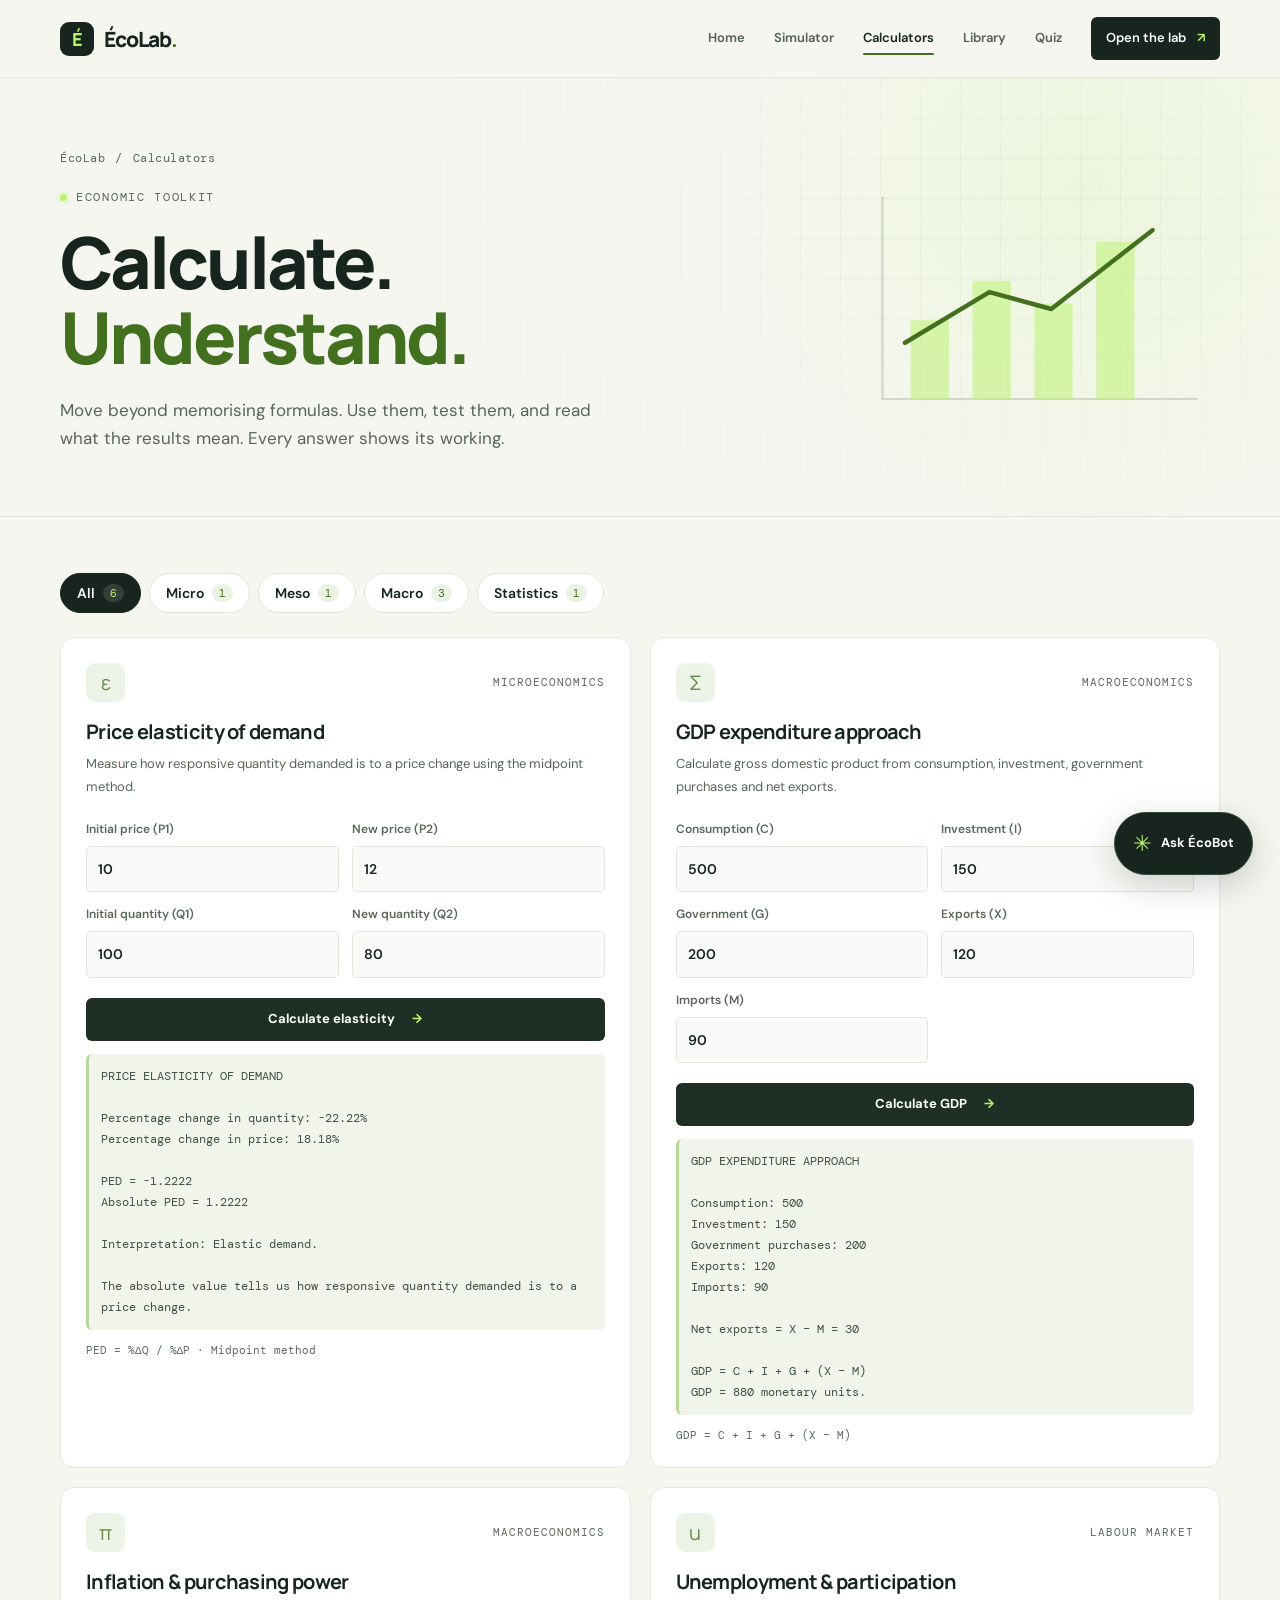
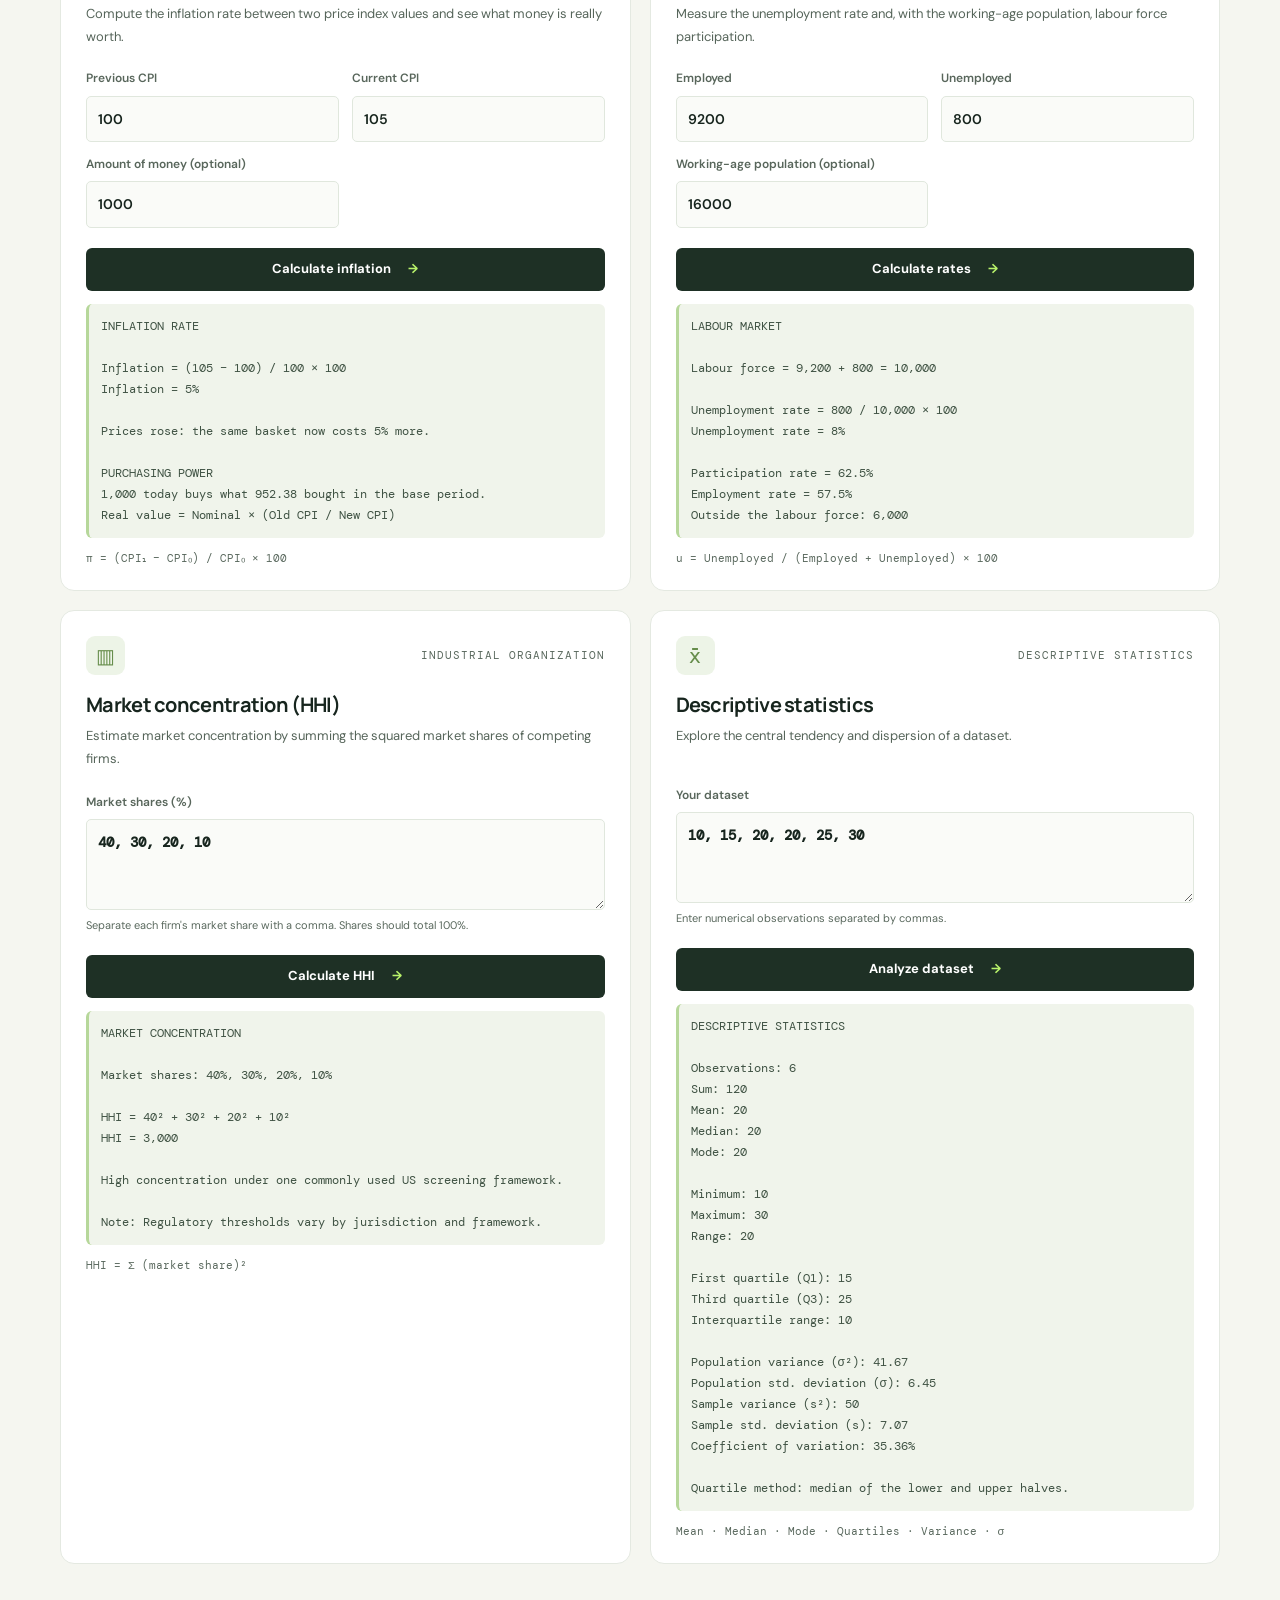
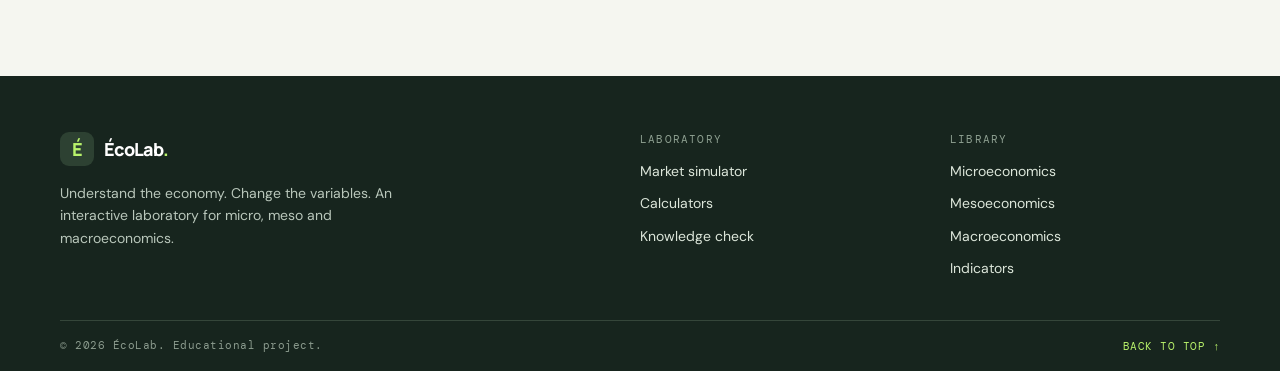
==== calculators.html @ cf8e7504 "Split into five pages with shared chrome, richer style and animation Pages - index.html (home), simu" ====
<!DOCTYPE html>
<html lang="en">
<head>
  <meta charset="UTF-8">
  <meta name="viewport" content="width=device-width, initial-scale=1.0">
  <meta name="description" content="Calculate price elasticity, GDP, inflation, unemployment, market concentration (HHI) and descriptive statistics, with the working shown.">
  <meta name="theme-color" content="#101b16">
  <title>Economic Calculators — ÉcoLab</title>

  <link rel="icon" href="data:image/svg+xml,%3Csvg xmlns='http://www.w3.org/2000/svg' viewBox='0 0 64 64'%3E%3Crect width='64' height='64' rx='14' fill='%23101b16'/%3E%3Ctext x='32' y='45' font-family='Arial,sans-serif' font-size='38' font-weight='700' text-anchor='middle' fill='%23b9f36b'%3E%C3%89%3C/text%3E%3C/svg%3E">

  <link rel="preconnect" href="https://fonts.googleapis.com">
  <link rel="preconnect" href="https://fonts.gstatic.com" crossorigin>
  <link href="https://fonts.googleapis.com/css2?family=DM+Mono:wght@400;500&family=DM+Sans:wght@400;500;600;700&family=Manrope:wght@400;500;600;700;800&display=swap" rel="stylesheet">

  <link rel="stylesheet" href="style.css">
  <script src="script.js" defer></script>
</head>

<body class="page-calculators" id="top">

  <a class="skip-link" href="#main">Skip to content</a>

  <!-- NAVIGATION -->
  <header class="site-header">
    <a class="brand" href="index.html" aria-label="ÉcoLab home">
      <span class="brand-mark">É</span>
      <span>ÉcoLab<span class="brand-dot">.</span></span>
    </a>

    <button class="menu-toggle" id="menuToggle" aria-label="Toggle navigation" aria-expanded="false" aria-controls="mainNav">
      <span></span><span></span><span></span>
    </button>

    <nav class="main-nav" id="mainNav" aria-label="Main">
      <a href="index.html">Home</a>
      <a href="simulator.html">Simulator</a>
      <a href="calculators.html" class="active" aria-current="page">Calculators</a>
      <a href="learn.html">Library</a>
      <a href="quiz.html">Quiz</a>
      <a href="simulator.html" class="nav-cta">Open the lab <span>↗</span></a>
    </nav>
  </header>

  <main id="main">

    <!-- PAGE HERO -->
    <section class="page-hero">
      <div class="section-wrap page-hero-inner">
        <div class="page-hero-copy">
          <nav class="breadcrumb" aria-label="Breadcrumb"><a href="index.html">ÉcoLab</a><span aria-hidden="true">/</span><span aria-current="page">Calculators</span></nav>
          <div class="eyebrow"><span class="live-dot"></span> ECONOMIC TOOLKIT</div>
          <h1 class="page-title">Calculate. <span>Understand.</span></h1>
          <p class="page-intro">Move beyond memorising formulas. Use them, test them, and read what the results mean. Every answer shows its working.</p>
        </div>
        <div class="page-hero-art" aria-hidden="true">
          <svg viewBox="0 0 320 220" class="motif">
            <path class="motif-grid" d="M20 20 V200 H300" />
            <rect class="motif-bar" x="45" y="130" width="34" height="70" />
            <rect class="motif-bar" x="100" y="95" width="34" height="105" />
            <rect class="motif-bar" x="155" y="115" width="34" height="85" />
            <rect class="motif-bar" x="210" y="60" width="34" height="140" />
            <path class="motif-line motif-a" pathLength="1" d="M40 150 L 115 105 L 170 120 L 260 50" />
          </svg>
        </div>
      </div>
    </section>

<!-- CALCULATORS -->
    <section class="section section-wrap" id="calculators">
      <div class="filter-bar" role="group" aria-label="Filter calculators by level">
        <button type="button" class="filter-chip active" data-filter="all" aria-pressed="true">All <span>6</span></button>
        <button type="button" class="filter-chip" data-filter="micro" aria-pressed="false">Micro <span>1</span></button>
        <button type="button" class="filter-chip" data-filter="meso" aria-pressed="false">Meso <span>1</span></button>
        <button type="button" class="filter-chip" data-filter="macro" aria-pressed="false">Macro <span>3</span></button>
        <button type="button" class="filter-chip" data-filter="statistics" aria-pressed="false">Statistics <span>1</span></button>
      </div>

      <div class="calculator-grid">

        <!-- ELASTICITY -->
        <article class="calculator-card" data-category="micro">
          <div class="calculator-card-header">
            <span class="calc-icon">ε</span>
            <span class="calc-category">MICROECONOMICS</span>
          </div>
          <h3>Price elasticity of demand</h3>
          <p>Measure how responsive quantity demanded is to a price change using the midpoint method.</p>

          <div class="calc-inputs two-columns">
            <label>Initial price (P1)<input id="p1" type="number" value="10" step="any"></label>
            <label>New price (P2)<input id="p2" type="number" value="12" step="any"></label>
            <label>Initial quantity (Q1)<input id="q1" type="number" value="100" step="any"></label>
            <label>New quantity (Q2)<input id="q2" type="number" value="80" step="any"></label>
          </div>

          <button class="button button-dark calc-button" id="calculateElasticity">Calculate elasticity <span>→</span></button>
          <div class="calc-result" id="elasticityResult" aria-live="polite">Your result will appear here.</div>
          <div class="formula-note">PED = %ΔQ / %ΔP · Midpoint method</div>
        </article>

        <!-- GDP -->
        <article class="calculator-card" data-category="macro">
          <div class="calculator-card-header">
            <span class="calc-icon">Σ</span>
            <span class="calc-category">MACROECONOMICS</span>
          </div>
          <h3>GDP expenditure approach</h3>
          <p>Calculate gross domestic product from consumption, investment, government purchases and net exports.</p>

          <div class="calc-inputs two-columns">
            <label>Consumption (C)<input id="gdpC" type="number" value="500" step="any"></label>
            <label>Investment (I)<input id="gdpI" type="number" value="150" step="any"></label>
            <label>Government (G)<input id="gdpG" type="number" value="200" step="any"></label>
            <label>Exports (X)<input id="gdpX" type="number" value="120" step="any"></label>
            <label>Imports (M)<input id="gdpM" type="number" value="90" step="any"></label>
          </div>

          <button class="button button-dark calc-button" id="calculateGDP">Calculate GDP <span>→</span></button>
          <div class="calc-result" id="gdpResult" aria-live="polite">Your result will appear here.</div>
          <div class="formula-note">GDP = C + I + G + (X − M)</div>
        </article>

        <!-- INFLATION -->
        <article class="calculator-card" data-category="macro">
          <div class="calculator-card-header">
            <span class="calc-icon">π</span>
            <span class="calc-category">MACROECONOMICS</span>
          </div>
          <h3>Inflation &amp; purchasing power</h3>
          <p>Compute the inflation rate between two price index values and see what money is really worth.</p>
          <div class="calc-inputs two-columns">
            <label>Previous CPI<input id="cpiOld" type="number" value="100" step="any"></label>
            <label>Current CPI<input id="cpiNew" type="number" value="105" step="any"></label>
            <label>Amount of money (optional)<input id="nominalValue" type="number" value="1000" step="any"></label>
          </div>
          <button class="button button-dark calc-button" id="calculateInflation">Calculate inflation <span>→</span></button>
          <div class="calc-result" id="inflationResult" aria-live="polite">Your result will appear here.</div>
          <div class="formula-note">π = (CPI₁ − CPI₀) / CPI₀ × 100</div>
        </article>

        <!-- UNEMPLOYMENT -->
        <article class="calculator-card" data-category="macro">
          <div class="calculator-card-header">
            <span class="calc-icon">u</span>
            <span class="calc-category">LABOUR MARKET</span>
          </div>
          <h3>Unemployment &amp; participation</h3>
          <p>Measure the unemployment rate and, with the working-age population, labour force participation.</p>
          <div class="calc-inputs two-columns">
            <label>Employed<input id="employed" type="number" value="9200" step="any"></label>
            <label>Unemployed<input id="unemployed" type="number" value="800" step="any"></label>
            <label>Working-age population (optional)<input id="workingAgePop" type="number" value="16000" step="any"></label>
          </div>
          <button class="button button-dark calc-button" id="calculateUnemployment">Calculate rates <span>→</span></button>
          <div class="calc-result" id="unemploymentResult" aria-live="polite">Your result will appear here.</div>
          <div class="formula-note">u = Unemployed / (Employed + Unemployed) × 100</div>
        </article>

        <!-- HHI -->
        <article class="calculator-card" data-category="meso">
          <div class="calculator-card-header">
            <span class="calc-icon">▥</span>
            <span class="calc-category">INDUSTRIAL ORGANIZATION</span>
          </div>
          <h3>Market concentration (HHI)</h3>
          <p>Estimate market concentration by summing the squared market shares of competing firms.</p>

          <label class="full-input">Market shares (%)<textarea id="hhiShares" rows="3">40, 30, 20, 10</textarea></label>
          <span class="input-hint">Separate each firm's market share with a comma. Shares should total 100%.</span>

          <button class="button button-dark calc-button" id="calculateHHI">Calculate HHI <span>→</span></button>
          <div class="calc-result" id="hhiResult" aria-live="polite">Your result will appear here.</div>
          <div class="formula-note">HHI = Σ (market share)²</div>
        </article>

        <!-- STATISTICS -->
        <article class="calculator-card" data-category="statistics">
          <div class="calculator-card-header">
            <span class="calc-icon">x̄</span>
            <span class="calc-category">DESCRIPTIVE STATISTICS</span>
          </div>
          <h3>Descriptive statistics</h3>
          <p>Explore the central tendency and dispersion of a dataset.</p>

          <label class="full-input">Your dataset<textarea id="statsData" rows="3">10, 15, 20, 20, 25, 30</textarea></label>
          <span class="input-hint">Enter numerical observations separated by commas.</span>

          <button class="button button-dark calc-button" id="calculateStats">Analyze dataset <span>→</span></button>
          <div class="calc-result stats-result" id="statsResult" aria-live="polite">Your results will appear here.</div>
          <div class="formula-note">Mean · Median · Mode · Quartiles · Variance · σ</div>
        </article>
      </div>
    </section>
  </main>

  <!-- FOOTER -->
  <footer class="site-footer">
    <div class="section-wrap footer-grid">
      <div class="footer-about">
        <a class="brand footer-brand" href="index.html"><span class="brand-mark">É</span><span>ÉcoLab<span class="brand-dot">.</span></span></a>
        <p>Understand the economy. Change the variables. An interactive laboratory for micro, meso and macroeconomics.</p>
      </div>

      <nav class="footer-col" aria-label="Laboratory">
        <span>LABORATORY</span>
        <a href="simulator.html">Market simulator</a>
        <a href="calculators.html">Calculators</a>
        <a href="quiz.html">Knowledge check</a>
      </nav>

      <nav class="footer-col" aria-label="Library">
        <span>LIBRARY</span>
        <a href="learn.html#micro-topics">Microeconomics</a>
        <a href="learn.html#meso-topics">Mesoeconomics</a>
        <a href="learn.html#macro-topics">Macroeconomics</a>
        <a href="learn.html#observatory">Indicators</a>
      </nav>
    </div>

    <div class="section-wrap footer-bottom">
      <span>© <span id="currentYear"></span> ÉcoLab. Educational project.</span>
      <a href="#top" class="back-top">BACK TO TOP ↑</a>
    </div>
  </footer>

  <!-- ÉCOBOT LAUNCHER -->
  <button class="ecobot-launcher" id="ecobotLauncher"
    aria-label="Open ÉcoBot" aria-expanded="false" aria-controls="ecobotWindow">
    <span class="ecobot-launcher-icon">✳</span>
    <span class="ecobot-launcher-label">Ask ÉcoBot</span>
  </button>

  <!-- ÉCOBOT CHAT WINDOW -->
  <section class="ecobot-window" id="ecobotWindow"
    aria-label="ÉcoBot economics tutor" hidden>

    <header class="ecobot-header">
      <div class="ecobot-avatar">É</div>
      <div class="ecobot-identity">
        <strong>ÉcoBot</strong>
        <span><i></i> Your economics tutor</span>
      </div>
      <button id="ecobotClose" class="ecobot-close" aria-label="Close chatbot">×</button>
    </header>

    <div class="ecobot-context">
      <span>LEARNING DOMAIN</span>
      <select id="ecobotDomain" aria-label="Choose economics domain">
        <option value="general">General economics</option>
        <option value="micro">Microeconomics</option>
        <option value="meso">Mesoeconomics</option>
        <option value="macro">Macroeconomics</option>
        <option value="statistics">Statistics</option>
      </select>
    </div>

    <div class="ecobot-messages" id="ecobotMessages" aria-live="polite">
      <div class="bot-message">
        <span class="message-label">ÉCOBOT · WELCOME</span>
        <p>Hello! I'm ÉcoBot, your personal economics tutor.</p>
        <p>Ask me about an economic concept, a formula, a calculation or a real-world phenomenon. Where shall we begin?</p>
      </div>

      <div class="ecobot-suggestions">
        <button class="suggestion-chip" data-question="Explain the difference between microeconomics and macroeconomics.">Micro vs Macro</button>
        <button class="suggestion-chip" data-question="Explain price elasticity of demand with an example.">Price elasticity</button>
        <button class="suggestion-chip" data-question="Teach me how to calculate GDP.">Calculate GDP</button>
        <button class="suggestion-chip" data-question="Explain the difference between mean and median.">Statistics</button>
      </div>
    </div>

    <form class="ecobot-form" id="ecobotForm">
      <input type="text" id="ecobotInput"
        placeholder="Ask an economics question..."
        autocomplete="off" aria-label="Your question" required>
      <button type="submit" aria-label="Send message">↑</button>
    </form>

    <div class="ecobot-footer">ÉCOLAB · LEARN BY UNDERSTANDING</div>
  </section>

</body>
</html>
---- style.css ----
/* ==========================================
   ÉCOLAB — COMPLETE DESIGN SYSTEM
========================================== */

:root {
  --bg: #f5f6f0;
  --surface: #ffffff;
  --ink: #17251e;
  --muted: #56655a;
  --faint: #5a695e;
  --green-ink: #43701f;
  --line: #e1e7dd;
  --green: #b9f36b;
  --green-dark: #263b2d;
  --green-soft: #eaf2e3;
  --blue: #91abc8;
  --mono: "DM Mono", monospace;
  --sans: "DM Sans", sans-serif;
  --display: "Manrope", sans-serif;
  --radius: 14px;
}

* {
  box-sizing: border-box;
  margin: 0;
  padding: 0;
}

html {
  scroll-behavior: smooth;
  scroll-padding-top: 90px;
}

body {
  background: var(--bg);
  color: var(--ink);
  font-family: var(--sans);
  line-height: 1.6;
  -webkit-font-smoothing: antialiased;
}

button, input, textarea, select {
  font: inherit;
}

button, a {
  -webkit-tap-highlight-color: transparent;
}

a {
  color: inherit;
  text-decoration: none;
}

button {
  cursor: pointer;
}

.section-wrap {
  width: min(1160px, calc(100% - 64px));
  margin-inline: auto;
}

.section {
  padding-top: 112px;
  padding-bottom: 112px;
}

.eyebrow {
  font-family: var(--mono);
  font-size: 12px;
  letter-spacing: 1.7px;
  color: var(--faint);
  display: flex;
  align-items: center;
  gap: 9px;
}

.live-dot {
  display: inline-block;
  width: 7px;
  height: 7px;
  background: var(--green);
  border-radius: 50%;
  box-shadow: 0 0 0 4px #b9f36b22;
}

h1, h2, h3 {
  font-family: var(--display);
  letter-spacing: -1.6px;
  line-height: 1.12;
}

h2 {
  font-size: clamp(34px, 4.3vw, 54px);
  font-weight: 700;
}

h2 span, h1 span {
  color: var(--green-ink);
}

.section-heading {
  display: flex;
  justify-content: space-between;
  align-items: end;
  gap: 35px;
  margin-bottom: 43px;
}

.section-heading h2 {
  margin-top: 15px;
}

.section-intro {
  max-width: 340px;
  color: var(--muted);
  font-size: 15px;
  line-height: 1.9;
}

/* ==========================================
   NAVIGATION
========================================== */

.site-header {
  height: 78px;
  padding-inline: max(32px, calc((100% - 1160px) / 2));
  display: flex;
  justify-content: space-between;
  align-items: center;
  background: #f5f6f0ee;
  border-bottom: 1px solid #e4e9e0;
  position: sticky;
  top: 0;
  z-index: 100;
  backdrop-filter: blur(16px);
}

.brand {
  display: inline-flex;
  align-items: center;
  gap: 10px;
  font: 800 21px var(--display);
  letter-spacing: -1px;
}

.brand-mark {
  width: 34px;
  height: 34px;
  display: grid;
  place-items: center;
  background: var(--ink);
  color: var(--green);
  border-radius: 9px;
  font-size: 18px;
}

.brand-dot {
  color: var(--green-ink);
}

.main-nav {
  display: flex;
  align-items: center;
  gap: 29px;
}

.main-nav > a {
  font-size: 13px;
  font-weight: 600;
  color: #536158;
  transition: color .2s;
}

.main-nav > a:hover {
  color: #789e55;
}

.main-nav .nav-cta {
  padding: 11px 15px;
  border-radius: 6px;
  color: white;
  background: var(--ink);
}

.nav-cta span {
  color: var(--green);
  margin-left: 8px;
}

.menu-toggle {
  display: none;
  border: 0;
  background: transparent;
  width: 35px;
  height: 35px;
}

.menu-toggle span {
  display: block;
  width: 23px;
  height: 2px;
  background: var(--ink);
  margin: 5px auto;
}

/* ==========================================
   HERO
========================================== */

.hero {
  min-height: 650px;
  display: grid;
  grid-template-columns: 1.1fr .9fr;
  align-items: center;
  gap: 55px;
  padding-top: 85px;
  padding-bottom: 90px;
}

.hero h1 {
  font-size: clamp(42px, 5.4vw, 68px);
  font-weight: 800;
  margin-top: 27px;
  letter-spacing: -3.8px;
  line-height: 1.1;
}

.hero h1 span {
  color: var(--green-ink);
}

.hero-description {
  max-width: 525px;
  margin-top: 25px;
  color: var(--muted);
  font-size: 14px;
  line-height: 2;
}

.hero-actions {
  display: flex;
  flex-wrap: wrap;
  gap: 12px;
  margin-top: 32px;
}

.button {
  display: inline-flex;
  justify-content: center;
  align-items: center;
  gap: 17px;
  min-height: 48px;
  padding: 0 19px;
  border-radius: 6px;
  font-size: 13px;
  font-weight: 700;
  border: 1px solid transparent;
  transition: .22s ease;
}

.button-primary {
  color: white;
  background: var(--ink);
}

.button-primary span {
  color: var(--green);
}

.button-primary:hover, .button-dark:hover {
  background: #344d39;
  transform: translateY(-2px);
}

.button-secondary {
  border-color: #dce4d8;
  color: #405044;
  background: transparent;
}

.button-secondary:hover {
  border-color: #9eb58d;
  background: #eef3e9;
}

.hero-note {
  display: flex;
  align-items: center;
  gap: 11px;
  margin-top: 60px;
  font: 11px var(--mono);
  color: var(--faint);
  letter-spacing: 1.2px;
}

.hero-note-line {
  width: 28px;
  height: 1px;
  background: #8caa73;
}

/* HERO VISUAL */

.hero-visual {
  background: #17251e;
  border-radius: 13px;
  color: white;
  padding: 20px 21px 17px;
  box-shadow: 0 24px 65px #17251e17;
}

.visual-topline, .visual-bottom {
  display: flex;
  align-items: center;
  justify-content: space-between;
  font: 10.5px var(--mono);
  letter-spacing: 1px;
  color: #a7b5a9;
}

.visual-topline span:last-child {
  color: var(--green);
}

.visual-chart {
  position: relative;
  margin-top: 25px;
  padding: 0 0 8px;
}

.visual-chart svg {
  width: 100%;
  display: block;
}

.chart-label {
  position: absolute;
  color: #7e9382;
  font: 10.5px var(--mono);
  letter-spacing: 1px;
}

.chart-label-y {
  left: -4px;
  top: 4px;
  transform: rotate(-90deg) translateX(-100%);
  transform-origin: left top;
}

.chart-label-x {
  right: 5px;
  bottom: -2px;
}

.visual-bottom {
  padding-top: 18px;
  border-top: 1px solid #35463a;
  gap: 12px;
}

.visual-bottom > div {
  display: flex;
  flex-direction: column;
  gap: 4px;
}

.metric-label {
  font-size: 10.5px;
  color: #7e9382;
}

.visual-bottom strong {
  font-size: 11px;
  color: #e6eee5;
  font-weight: 500;
}

.visual-status {
  color: var(--green);
  display: flex;
  align-items: center;
  gap: 7px;
  font-size: 10.5px;
}

/* ==========================================
   INTRO STRIP
========================================== */

.intro-strip {
  background: #eaf0e5;
  border-block: 1px solid #dfe7d9;
}

.intro-inner {
  min-height: 83px;
  display: flex;
  justify-content: space-between;
  align-items: center;
  gap: 25px;
}

.intro-inner > p {
  font: 11px var(--mono);
  color: var(--faint);
  letter-spacing: 1.2px;
}

.intro-levels {
  display: flex;
  gap: 36px;
}

.intro-levels span {
  font: 12px var(--mono);
  color: #536b50;
}

/* ==========================================
   LAB CARDS
========================================== */

.lab-grid {
  display: grid;
  grid-template-columns: repeat(3, 1fr);
  gap: 19px;
}

.lab-card {
  background: white;
  border: 1px solid #e5eae1;
  border-radius: var(--radius);
  padding: 22px;
  transition: transform .25s, box-shadow .25s;
  min-width: 0;
}

.lab-card:hover {
  transform: translateY(-5px);
  box-shadow: 0 18px 45px #17251e0d;
}

.lab-card-top {
  display: flex;
  justify-content: space-between;
  align-items: center;
}

.lab-number {
  font: 14px var(--mono);
  color: var(--green-ink);
}

.lab-tag {
  font: 10.5px var(--mono);
  color: var(--faint);
  letter-spacing: .8px;
}

.lab-art {
  height: 185px;
  border-radius: 9px;
  margin: 22px 0;
  display: flex;
  justify-content: center;
  align-items: center;
  position: relative;
  overflow: hidden;
}

.art-micro {
  background: #eff4e9;
}

.micro-orbit {
  position: absolute;
  border: 1px solid #aac795;
  border-radius: 50%;
  transform: rotate(-30deg);
}

.orbit-one {
  width: 220px;
  height: 90px;
}

.orbit-two {
  width: 160px;
  height: 160px;
  transform: rotate(60deg);
}

.micro-core {
  width: 59px;
  height: 59px;
  background: #263d2d;
  color: var(--green);
  display: grid;
  place-items: center;
  border-radius: 50%;
  font: 25px var(--display);
  z-index: 1;
}

.art-node {
  position: absolute;
  width: 28px;
  height: 28px;
  display: grid;
  place-items: center;
  background: white;
  border: 1px solid #cbdcc0;
  border-radius: 50%;
  color: #4f7040;
  font: 12px var(--mono);
  z-index: 2;
}

.node-a { top: 30px; left: 70px; }
.node-b { right: 65px; top: 75px; }
.node-c { bottom: 25px; left: 105px; }

.art-meso {
  background: #edf1f5;
}

.network-line {
  position: absolute;
  height: 1px;
  background: #9fb2c7;
  transform-origin: left center;
}

.line-one { width: 160px; top: 58px; left: 77px; transform: rotate(24deg); }
.line-two { width: 145px; top: 115px; left: 82px; transform: rotate(-27deg); }
.line-three { width: 100px; top: 54px; left: 160px; transform: rotate(72deg); }

.network-node {
  width: 37px;
  height: 37px;
  border: 1px solid #b1c1d1;
  border-radius: 50%;
  background: #fff;
  display: grid;
  place-items: center;
  color: #56718e;
  font: 13px var(--mono);
  position: absolute;
  z-index: 2;
}

.n-one { top: 27px; left: 58px; }
.n-two { top: 42px; left: 180px; }
.n-three { top: 115px; left: 98px; }
.n-four { top: 105px; right: 45px; }
.n-five { bottom: 10px; left: 205px; }

.art-macro {
  background: #f2f0e8;
  align-items: end;
  padding: 35px 38px;
}

.macro-bars {
  height: 120px;
  width: 100%;
  display: flex;
  align-items: end;
  gap: 12px;
  position: relative;
  z-index: 2;
}

.macro-bars span {
  flex: 1;
  background: #a4c67f;
  border-radius: 3px 3px 0 0;
}

.macro-trend {
  position: absolute;
  left: 48px;
  right: 42px;
  top: 55px;
  height: 80px;
  border-top: 3px solid #718d63;
  transform: skewY(-20deg);
  opacity: .7;
}

.lab-card h3 {
  font-size: 22px;
  letter-spacing: -.8px;
}

.lab-card > p {
  color: var(--muted);
  font-size: 14px;
  line-height: 1.9;
  margin-top: 10px;
  min-height: 70px;
}

.topic-tags {
  display: flex;
  flex-wrap: wrap;
  gap: 6px;
  margin-top: 19px;
}

.topic-tags span {
  background: #f0f4ec;
  color: var(--green-ink);
  padding: 6px 8px;
  font-size: 11px;
  border-radius: 4px;
}

.text-link {
  display: flex;
  justify-content: space-between;
  align-items: center;
  margin-top: 24px;
  padding-top: 15px;
  border-top: 1px solid #e9ede6;
  font-size: 12px;
  font-weight: 700;
  color: #46613f;
}

.text-link span {
  font-size: 16px;
}

/* ==========================================
   SIMULATOR
========================================== */

.simulator-section {
  background: #17251e;
  color: white;
}

.simulator-section .eyebrow {
  color: #9aab9c;
}

.simulator-section h2 span {
  color: var(--green);
}

.simulator-section .section-intro {
  color: #a3b1a5;
}

.simulator-layout {
  display: grid;
  grid-template-columns: .75fr 1.25fr;
  gap: 19px;
}

.sim-controls, .sim-chart-panel {
  background: #22342a;
  border: 1px solid #36483b;
  border-radius: var(--radius);
  padding: 25px;
  min-width: 0;
}

.panel-heading, .chart-panel-header {
  display: flex;
  align-items: center;
  justify-content: space-between;
  gap: 15px;
}

.panel-index {
  display: block;
  font: 10.5px var(--mono);
  letter-spacing: 1.2px;
  color: #94a997;
}

.panel-heading h3, .chart-panel-header h3 {
  font-size: 19px;
  margin-top: 6px;
  letter-spacing: -.5px;
}

.reset-button {
  background: transparent;
  border: 1px solid #526657;
  color: #c4d1c4;
  padding: 8px 11px;
  border-radius: 5px;
  font-size: 11px;
}

.slider-control {
  margin-top: 33px;
}

.slider-title {
  display: flex;
  justify-content: space-between;
  align-items: center;
  font-size: 13px;
  color: #e4ece3;
}

.slider-title output {
  font: 14px var(--mono);
  color: var(--green);
}

.slider-control input[type="range"] {
  appearance: none;
  width: 100%;
  height: 4px;
  background: #506355;
  border-radius: 5px;
  margin-top: 19px;
  accent-color: var(--green);
  cursor: pointer;
}

.slider-control input[type="range"]::-webkit-slider-thumb {
  appearance: none;
  width: 14px;
  height: 14px;
  border-radius: 50%;
  background: var(--green);
  border: 2px solid #17251e;
}

.slider-control input[type="range"]::-moz-range-thumb {
  width: 12px;
  height: 12px;
  border-radius: 50%;
  background: var(--green);
  border: 2px solid #17251e;
}

.range-labels {
  display: flex;
  justify-content: space-between;
  margin-top: 5px;
  font: 10.5px var(--mono);
  color: #a3b4a6;
}

.model-explanation {
  display: flex;
  gap: 12px;
  align-items: start;
  background: #2b4131;
  border: 1px solid #405743;
  border-radius: 8px;
  margin-top: 33px;
  padding: 14px;
}

.explanation-icon {
  color: var(--green);
  font-size: 18px;
}

.model-explanation p {
  color: #d0dbd0;
  font-size: 12px;
  line-height: 1.8;
}

.chart-live {
  display: flex;
  align-items: center;
  gap: 7px;
  font: 10.5px var(--mono);
  color: var(--green);
}

.market-chart-wrap {
  height: 300px;
  margin-top: 18px;
  width: 100%;
}

#marketChart {
  width: 100%;
  height: 100%;
  display: block;
}

.equilibrium-results {
  display: grid;
  grid-template-columns: repeat(3, 1fr);
  gap: 10px;
  border-top: 1px solid #3b4d40;
  padding-top: 19px;
}

.equilibrium-results div {
  display: flex;
  flex-direction: column;
  gap: 6px;
}

.equilibrium-results span {
  font: 10.5px var(--mono);
  color: #91a294;
  letter-spacing: .6px;
}

.equilibrium-results strong {
  font: 20px var(--display);
  color: var(--green);
}

.welfare-results {
  display: grid;
  grid-template-columns: repeat(4, 1fr);
  gap: 10px;
  margin-top: 16px;
  padding-top: 16px;
  border-top: 1px dashed #3b4d40;
}

.welfare-results div {
  display: flex;
  flex-direction: column;
  gap: 6px;
}

.welfare-results span {
  display: flex;
  align-items: center;
  gap: 6px;
  font: 10.5px var(--mono);
  color: #91a294;
  letter-spacing: .6px;
}

.welfare-results strong {
  font: 16px var(--display);
  color: #e6efe0;
}

.swatch {
  width: 9px;
  height: 9px;
  border-radius: 2px;
  flex-shrink: 0;
}

.swatch-consumer { background: rgba(185, 243, 107, .55); }
.swatch-producer { background: rgba(145, 171, 200, .65); }
.swatch-revenue { background: rgba(231, 183, 123, .7); }
.swatch-deadweight { background: rgba(240, 120, 100, .8); }

.chart-footnote {
  margin-top: 15px;
  font-size: 11px;
  color: #91a294;
}

/* ==========================================
   CALCULATORS
========================================== */

.calculator-grid {
  display: grid;
  grid-template-columns: repeat(2, 1fr);
  gap: 19px;
}

.calculator-card {
  background: white;
  border: 1px solid #e4e9e1;
  border-radius: var(--radius);
  padding: 25px;
  min-width: 0;
}

.calculator-card-header {
  display: flex;
  align-items: center;
  justify-content: space-between;
}

.calc-icon {
  width: 39px;
  height: 39px;
  display: grid;
  place-items: center;
  border-radius: 9px;
  background: #edf4e7;
  color: #668d4b;
  font: 20px var(--display);
}

.calc-category {
  font: 10.5px var(--mono);
  letter-spacing: 1px;
  color: var(--faint);
}

.calculator-card h3 {
  font-size: 20px;
  margin-top: 19px;
  letter-spacing: -.7px;
}

.calculator-card > p {
  font-size: 13px;
  line-height: 1.8;
  color: var(--muted);
  margin-top: 8px;
  min-height: 40px;
}

.calc-inputs {
  display: grid;
  gap: 13px;
  margin-top: 21px;
}

.two-columns {
  grid-template-columns: repeat(2, minmax(0, 1fr));
}

.calc-inputs label, .full-input {
  display: flex;
  flex-direction: column;
  gap: 7px;
  color: #58665b;
  font-size: 12px;
  font-weight: 600;
  min-width: 0;
}

.calc-inputs input, .full-input textarea {
  width: 100%;
  border: 1px solid #e0e7dd;
  background: #fafbf8;
  padding: 11px;
  border-radius: 5px;
  color: var(--ink);
  font-size: 14px;
  outline: none;
}

.calc-inputs input:focus, .full-input textarea:focus {
  border-color: #99ba7b;
}

.full-input {
  margin-top: 22px;
}

.full-input textarea {
  resize: vertical;
  font-family: var(--mono);
  line-height: 1.6;
}

.input-hint {
  display: block;
  margin-top: 7px;
  color: var(--faint);
  font-size: 11px;
}

.calc-button {
  margin-top: 20px;
  width: 100%;
  min-height: 43px;
  border: none;
}

.button-dark {
  background: #1e3025;
  color: white;
}

.button-dark span {
  color: var(--green);
}

.calc-result {
  min-height: 58px;
  margin-top: 13px;
  padding: 12px;
  border-radius: 6px;
  background: #f0f4eb;
  color: #607458;
  font-size: 12px;
  line-height: 1.8;
  white-space: pre-line;
  overflow-wrap: anywhere;
}

.calc-result strong {
  color: #304b30;
}

.calc-result.error {
  background: #fff0ec;
  color: #9d4939;
}

.stats-result {
  min-height: 100px;
}

.formula-note {
  margin-top: 13px;
  font: 11px var(--mono);
  color: var(--faint);
}

/* ==========================================
   OBSERVATORY
========================================== */

.observatory-section {
  background: #eaf0e5;
  border-block: 1px solid #dce6d6;
}

.observatory-header {
  display: flex;
  align-items: center;
  justify-content: space-between;
  gap: 30px;
  margin-bottom: 39px;
}

.observatory-header h2 {
  margin-top: 14px;
}

.observatory-header > div > p {
  max-width: 580px;
  margin-top: 17px;
  color: var(--muted);
  font-size: 15px;
  line-height: 1.9;
}

.observatory-mark {
  width: 105px;
  height: 105px;
  border: 1px solid #c6d6bd;
  color: var(--green-ink);
  display: grid;
  place-items: center;
  border-radius: 50%;
  font: 18px var(--mono);
  flex-shrink: 0;
}

.indicator-grid {
  display: grid;
  grid-template-columns: repeat(4, 1fr);
  gap: 13px;
}

.indicator-card {
  padding: 21px;
  background: #f9fbf7;
  border: 1px solid #dfe8d9;
  border-radius: 10px;
}

.indicator-number {
  font: 11px var(--mono);
  color: var(--green-ink);
}

.indicator-symbol {
  display: block;
  margin-top: 27px;
  color: var(--green-ink);
  font: 31px var(--display);
}

.indicator-card h3 {
  margin-top: 10px;
  font-size: 16px;
  letter-spacing: -.4px;
}

.indicator-card p {
  margin-top: 9px;
  color: var(--muted);
  font-size: 12px;
  line-height: 1.9;
  min-height: 75px;
}

.indicator-question {
  display: block;
  border-top: 1px solid #e2e9dd;
  padding-top: 13px;
  margin-top: 16px;
  font-size: 11px;
  color: #617a56;
  font-weight: 700;
}

.observatory-disclaimer {
  margin-top: 22px;
  padding: 17px 20px;
  border-left: 2px solid #91b56d;
  background: #f5f8f1;
  display: flex;
  gap: 22px;
  align-items: baseline;
}

.observatory-disclaimer span {
  font: 11px var(--mono);
  color: var(--green-ink);
  white-space: nowrap;
}

.observatory-disclaimer p {
  color: var(--muted);
  font-size: 12px;
  line-height: 1.8;
}

/* ==========================================
   TOPICS
========================================== */

.topic-groups {
  display: grid;
  grid-template-columns: repeat(3, 1fr);
  gap: 24px;
}

.topic-group-heading {
  display: flex;
  align-items: center;
  gap: 12px;
  padding-bottom: 15px;
  border-bottom: 1px solid #dce5d8;
}

.topic-group-heading > span {
  font: 12px var(--mono);
  color: var(--green-ink);
}

.topic-group-heading h3 {
  font-size: 17px;
  letter-spacing: -.5px;
}

.topic-item {
  width: 100%;
  background: transparent;
  border: 0;
  border-bottom: 1px solid #e4e9e1;
  display: flex;
  align-items: center;
  justify-content: space-between;
  padding: 15px 3px;
  text-align: left;
  color: #5c6b5e;
  font-size: 13px;
  transition: .2s;
}

.topic-item span:last-child {
  color: var(--green-ink);
  font-size: 15px;
}

.topic-item:hover {
  color: #4f7740;
  padding-left: 8px;
}

/* ==========================================
   CROSS LEVEL
========================================== */

.cross-level-section {
  background: #17251e;
  color: white;
  padding-block: 95px;
}

.cross-level-inner {
  display: grid;
  grid-template-columns: .9fr 1.1fr;
  gap: 75px;
  align-items: center;
}

.cross-level-inner .eyebrow {
  color: #9cae9f;
}

.cross-level-inner h2 {
  margin-top: 20px;
  font-size: clamp(35px, 4vw, 49px);
}

.cross-level-inner h2 span {
  color: var(--green);
}

.cross-level-inner > div:first-child > p {
  color: #aab8ac;
  font-size: 14px;
  line-height: 2;
  margin-top: 23px;
  max-width: 420px;
}

.perspective-stack {
  display: flex;
  flex-direction: column;
  gap: 10px;
}

.perspective-stack article {
  display: flex;
  align-items: center;
  gap: 22px;
  padding: 18px;
  background: #22342a;
  border: 1px solid #3a4e3e;
  border-radius: 8px;
}

.perspective-stack article > span {
  width: 58px;
  flex-shrink: 0;
  color: var(--green);
  font: 11px var(--mono);
}

.perspective-stack strong {
  font-size: 15px;
}

.perspective-stack p {
  margin-top: 3px;
  color: #a7b5a9;
  font-size: 12px;
}

/* ==========================================
   ABOUT
========================================== */

.about-section {
  display: grid;
  grid-template-columns: 1fr 1fr;
  gap: 70px;
  align-items: start;
}

.about-left h2 {
  margin-top: 20px;
}

.about-right > p {
  color: var(--muted);
  font-size: 15px;
  line-height: 2;
  margin-bottom: 17px;
}

.about-principles {
  display: flex;
  flex-wrap: wrap;
  gap: 8px;
  margin-top: 26px;
}

.about-principles span {
  padding: 9px 11px;
  background: #eaf1e4;
  color: var(--green-ink);
  font: 10.5px var(--mono);
  border-radius: 4px;
}

/* ==========================================
   FOOTER
========================================== */

.site-footer {
  background: #17251e;
  color: white;
  padding-top: 37px;
}

.footer-inner {
  display: flex;
  justify-content: space-between;
  align-items: center;
  gap: 20px;
  padding-bottom: 30px;
}

.footer-brand {
  font-size: 18px;
}

.footer-brand .brand-mark {
  background: #2d4132;
}

.footer-inner > p {
  color: #9aab9c;
  font-size: 12px;
}

.back-top {
  font: 11px var(--mono);
  color: var(--green);
}

.footer-bottom {
  border-top: 1px solid #35463a;
  padding-block: 18px;
  display: flex;
  justify-content: space-between;
  gap: 20px;
  color: #8b9b8e;
  font: 10.5px var(--mono);
  letter-spacing: .5px;
}

/* ==========================================
   ÉCOBOT
========================================== */

.ecobot-launcher {
  position: fixed;
  right: 27px;
  bottom: 25px;
  z-index: 999;
  display: flex;
  align-items: center;
  gap: 10px;
  background: #17251e;
  color: white;
  border: 1px solid #34483a;
  padding: 13px 18px;
  border-radius: 40px;
  box-shadow: 0 10px 35px #17251e35;
  transition: .25s ease;
}

.ecobot-launcher:hover {
  transform: translateY(-4px);
  background: #293c30;
}

.ecobot-launcher-icon {
  color: var(--green);
  font-size: 22px;
}

.ecobot-launcher-label {
  font-size: 13px;
  font-weight: 700;
}

.ecobot-window {
  position: fixed;
  z-index: 1000;
  right: 27px;
  bottom: 91px;
  width: min(390px, calc(100vw - 30px));
  height: min(590px, calc(100dvh - 120px));
  background: #f9faf6;
  border: 1px solid #dce5d9;
  border-radius: 17px;
  box-shadow: 0 25px 80px #17251e30;
  display: flex;
  flex-direction: column;
  overflow: hidden;
  animation: ecobotAppear .22s ease;
}

.ecobot-window[hidden] {
  display: none;
}

@keyframes ecobotAppear {
  from { opacity: 0; transform: translateY(12px); }
  to { opacity: 1; transform: translateY(0); }
}

.ecobot-header {
  background: #17251e;
  color: white;
  padding: 17px;
  display: flex;
  align-items: center;
  gap: 12px;
}

.ecobot-avatar {
  width: 39px;
  height: 39px;
  background: var(--green);
  color: #17251e;
  border-radius: 10px;
  display: grid;
  place-items: center;
  font: 800 20px var(--display);
}

.ecobot-identity {
  display: flex;
  flex-direction: column;
  gap: 4px;
  flex: 1;
}

.ecobot-identity strong {
  font: 700 14px var(--display);
}

.ecobot-identity span {
  font-size: 11px;
  color: #bdc9bf;
}

.ecobot-identity i {
  display: inline-block;
  width: 6px;
  height: 6px;
  border-radius: 50%;
  background: var(--green);
  margin-right: 5px;
}

.ecobot-close {
  background: transparent;
  border: none;
  color: white;
  font-size: 25px;
  cursor: pointer;
  line-height: 1;
}

.ecobot-context {
  background: #edf2e9;
  padding: 10px 15px;
  display: flex;
  justify-content: space-between;
  align-items: center;
  border-bottom: 1px solid #e0e7dd;
  gap: 10px;
}

.ecobot-context > span {
  font: 10.5px var(--mono);
  letter-spacing: 1px;
  color: #78867a;
}

.ecobot-context select {
  max-width: 160px;
  border: 1px solid #d5dfd2;
  background: white;
  padding: 7px;
  border-radius: 5px;
  font-size: 12px;
  color: #26352c;
}

.ecobot-messages {
  flex: 1;
  overflow-y: auto;
  padding: 15px;
  display: flex;
  flex-direction: column;
  gap: 12px;
  scroll-behavior: smooth;
}

.bot-message, .user-message {
  max-width: 92%;
  padding: 12px 14px;
  border-radius: 11px;
  font-size: 13px;
  line-height: 1.8;
  overflow-wrap: anywhere;
  white-space: pre-line;
}

.bot-message {
  align-self: flex-start;
  background: white;
  border: 1px solid #e4eae0;
  color: #344238;
  border-bottom-left-radius: 3px;
}

.user-message {
  align-self: flex-end;
  background: #22372a;
  color: white;
  border-bottom-right-radius: 3px;
}

.message-label {
  display: block;
  font: 10.5px var(--mono);
  letter-spacing: 1px;
  color: var(--green-ink);
  margin-bottom: 7px;
}

.bot-message p, .user-message p {
  margin-bottom: 7px;
}

.bot-message p:last-child, .user-message p:last-child {
  margin-bottom: 0;
}

.ecobot-suggestions {
  display: flex;
  flex-wrap: wrap;
  gap: 7px;
  margin-top: 3px;
}

.suggestion-chip {
  border: 1px solid #dce5d8;
  background: white;
  color: #53664f;
  padding: 8px 10px;
  border-radius: 30px;
  font-size: 11px;
  transition: .2s;
}

.suggestion-chip:hover {
  background: #eaf4e1;
  border-color: #a9cb88;
}

.ecobot-form {
  display: flex;
  align-items: center;
  padding: 11px;
  gap: 8px;
  background: white;
  border-top: 1px solid #e4eae0;
}

.ecobot-form input {
  flex: 1;
  min-width: 0;
  border: 1px solid #e0e7dc;
  outline: none;
  padding: 11px;
  border-radius: 7px;
  font-size: 12px;
}

.ecobot-form input:focus {
  border-color: #9fbd7d;
}

.ecobot-form button {
  width: 39px;
  height: 39px;
  flex-shrink: 0;
  border: none;
  background: #17251e;
  color: var(--green);
  border-radius: 8px;
  font-size: 21px;
}

.ecobot-footer {
  background: white;
  text-align: center;
  padding: 7px;
  color: #94a094;
  font: 10.5px var(--mono);
  letter-spacing: 1px;
}

.ecobot-typing {
  color: #809080;
  font-size: 12px;
  font-style: italic;
  padding: 8px;
}

/* ==========================================
   RESPONSIVE DESIGN
========================================== */

@media (max-width: 900px) {
  .hero {
    grid-template-columns: 1fr;
    gap: 45px;
    padding-top: 65px;
  }

  .hero-visual {
    max-width: 650px;
  }

  .simulator-layout {
    grid-template-columns: 1fr;
  }

  .indicator-grid {
    grid-template-columns: repeat(2, 1fr);
  }

  .cross-level-inner {
    gap: 35px;
  }

  .main-nav {
    gap: 17px;
  }

  .main-nav > a {
    font-size: 12px;
  }
}

@media (max-width: 680px) {
  .section-wrap {
    width: calc(100% - 38px);
  }

  .section {
    padding-block: 76px;
  }

  .site-header {
    height: 68px;
    padding-inline: 19px;
  }

  .menu-toggle {
    display: block;
  }

  .main-nav {
    display: none;
    position: absolute;
    top: 67px;
    left: 0;
    right: 0;
    background: #f5f6f0;
    border-bottom: 1px solid #dce5d8;
    padding: 17px 20px 23px;
    flex-direction: column;
    align-items: stretch;
    gap: 0;
  }

  .main-nav.open {
    display: flex;
  }

  .main-nav > a {
    padding: 13px 3px;
    font-size: 14px;
    border-bottom: 1px solid #e6ebe3;
  }

  .main-nav .nav-cta {
    margin-top: 12px;
    text-align: center;
    border: 0;
    padding: 13px;
  }

  .hero {
    min-height: auto;
    padding-top: 68px;
    padding-bottom: 70px;
  }

  .hero h1 {
    font-size: clamp(40px, 11vw, 58px);
    letter-spacing: -2.5px;
  }

  .hero-description {
    font-size: 14px;
  }

  .hero-note {
    margin-top: 36px;
  }

  .hero-actions {
    flex-direction: column;
    align-items: stretch;
  }

  .intro-inner {
    flex-direction: column;
    align-items: start;
    justify-content: center;
    padding-block: 19px;
  }

  .intro-levels {
    gap: 21px;
  }

  .intro-levels span {
    font-size: 11px;
  }

  .section-heading {
    flex-direction: column;
    align-items: start;
    gap: 15px;
    margin-bottom: 30px;
  }

  .section-heading h2 {
    font-size: 38px;
  }

  .lab-grid, .calculator-grid, .topic-groups {
    grid-template-columns: 1fr;
  }

  .lab-card > p {
    min-height: auto;
  }

  .sim-controls, .sim-chart-panel, .calculator-card {
    padding: 18px;
  }

  .market-chart-wrap {
    height: 235px;
  }

  .equilibrium-results strong {
    font-size: 16px;
  }

  .equilibrium-results span {
    font-size: 10px;
  }

  .welfare-results {
    grid-template-columns: repeat(2, 1fr);
    row-gap: 14px;
  }

  .observatory-header {
    align-items: start;
  }

  .observatory-mark {
    width: 65px;
    height: 65px;
    font-size: 14px;
  }

  .indicator-grid {
    grid-template-columns: 1fr 1fr;
  }

  .indicator-card {
    padding: 15px;
  }

  .indicator-card p {
    min-height: 110px;
  }

  .observatory-disclaimer {
    flex-direction: column;
    gap: 8px;
  }

  .cross-level-inner, .about-section {
    grid-template-columns: 1fr;
    gap: 35px;
  }

  .cross-level-section {
    padding-block: 75px;
  }

  .footer-inner {
    flex-wrap: wrap;
  }

  .footer-inner > p {
    order: 3;
    width: 100%;
  }

  .footer-bottom {
    flex-direction: column;
  }

  .ecobot-launcher {
    right: 15px;
    bottom: 15px;
    width: 52px;
    height: 52px;
    padding: 0;
    justify-content: center;
  }

  /* Icon-only on phones so the launcher doesn't cover content;
     the button keeps its aria-label for screen readers. */
  .ecobot-launcher-label {
    display: none;
  }

  .ecobot-window {
    right: 10px;
    bottom: 80px;
    width: calc(100vw - 20px);
    height: min(570px, calc(100dvh - 100px));
  }
}

@media (max-width: 380px) {
  .section-wrap {
    width: calc(100% - 28px);
  }

  .two-columns {
    grid-template-columns: 1fr;
  }

  .indicator-grid {
    grid-template-columns: 1fr;
  }

  .indicator-card p {
    min-height: auto;
  }

  .visual-bottom {
    flex-wrap: wrap;
  }

  .visual-bottom > div {
    min-width: 40%;
  }
}

@media (prefers-reduced-motion: reduce) {
  *, *::before, *::after {
    scroll-behavior: auto !important;
    animation-duration: .01ms !important;
    transition-duration: .01ms !important;
  }
}

/* ==========================================
   SIMULATOR — ELASTICITY SLIDERS
========================================== */

.slider-pair {
  display: grid;
  grid-template-columns: repeat(2, 1fr);
  gap: 22px;
}

.slider-pair .slider-title output {
  font-size: 12px;
}

/* ==========================================
   KNOWLEDGE CHECK (QUIZ)
========================================== */

.quiz-layout {
  display: grid;
  grid-template-columns: 200px 1fr;
  gap: 19px;
  align-items: start;
}

.quiz-filters {
  display: flex;
  flex-direction: column;
  gap: 8px;
}

.quiz-filter {
  text-align: left;
  font: 500 15px var(--sans);
  color: var(--ink);
  background: var(--surface);
  border: 1px solid var(--line);
  border-radius: 8px;
  padding: 12px 14px;
  cursor: pointer;
  transition: border-color .2s, background .2s;
}

.quiz-filter:hover {
  border-color: #b8c6b1;
}

.quiz-filter.active {
  background: var(--green-dark);
  border-color: var(--green-dark);
  color: white;
}

.quiz-card {
  background: var(--surface);
  border: 1px solid #e4e9e1;
  border-radius: var(--radius);
  padding: 28px;
  min-height: 380px;
}

.quiz-meta {
  display: flex;
  justify-content: space-between;
  gap: 12px;
  flex-wrap: wrap;
  font: 11px var(--mono);
  letter-spacing: 1px;
  color: var(--muted);
}

.quiz-level {
  font: 11px var(--mono);
  letter-spacing: 1px;
  color: var(--green-ink);
}

.quiz-progress {
  height: 4px;
  background: var(--green-soft);
  border-radius: 4px;
  margin-top: 12px;
  overflow: hidden;
}

.quiz-progress span {
  display: block;
  height: 100%;
  background: #8cc94a;
  transition: width .3s ease;
}

.quiz-prompt {
  font: 700 20px/1.4 var(--display);
  margin: 24px 0 20px;
  letter-spacing: -.2px;
}

.quiz-options {
  display: grid;
  gap: 10px;
}

.quiz-option {
  display: flex;
  align-items: center;
  gap: 14px;
  width: 100%;
  text-align: left;
  font: 14px/1.45 var(--sans);
  color: var(--ink);
  background: #fafbf8;
  border: 1px solid var(--line);
  border-radius: 8px;
  padding: 12px 14px;
  cursor: pointer;
  transition: border-color .2s, background .2s;
}

.quiz-option:hover:not(:disabled) {
  border-color: #8cc94a;
  background: var(--green-soft);
}

.quiz-option:disabled {
  cursor: default;
}

.quiz-option-letter {
  flex-shrink: 0;
  display: grid;
  place-items: center;
  width: 26px;
  height: 26px;
  border-radius: 6px;
  background: var(--green-soft);
  font: 13px var(--mono);
  color: #4d6b3a;
}

.quiz-option.correct {
  border-color: #6fae3c;
  background: #eef8e4;
}

.quiz-option.correct .quiz-option-letter {
  background: #6fae3c;
  color: white;
}

.quiz-option.incorrect {
  border-color: #d98a7a;
  background: #fff0ec;
}

.quiz-option.incorrect .quiz-option-letter {
  background: #c9604b;
  color: white;
}

.quiz-feedback {
  margin-top: 18px;
  padding: 16px;
  border-radius: 8px;
  background: #f0f4eb;
  font-size: 15px;
  line-height: 1.6;
  color: #4e5f52;
}

.quiz-feedback strong {
  display: block;
  margin-bottom: 4px;
  font-size: 14px;
}

.quiz-feedback .is-correct { color: #4f8a26; }
.quiz-feedback .is-incorrect { color: #b04a36; }

.quiz-next {
  margin-top: 16px;
  width: auto;
  display: inline-flex;
}

.quiz-result-header {
  padding-bottom: 20px;
  border-bottom: 1px solid var(--line);
}

.quiz-score {
  font: 800 54px/1.1 var(--display);
  margin-top: 14px;
  letter-spacing: -1.5px;
}

.quiz-verdict {
  margin-top: 8px;
  color: #4e5f52;
}

.quiz-best {
  margin-top: 6px;
  font: 12px var(--mono);
  color: var(--green-ink);
}

.quiz-review {
  margin-top: 20px;
  display: grid;
  gap: 14px;
}

.quiz-review-title {
  font: 11px var(--mono);
  letter-spacing: 1px;
  color: var(--muted);
}

.quiz-review-item {
  padding: 14px;
  border-radius: 8px;
  background: #fafbf8;
  border: 1px solid var(--line);
  font-size: 15px;
  line-height: 1.55;
}

.quiz-review-item p {
  margin-top: 6px;
  color: #5c6d60;
}

@media (max-width: 900px) {
  .quiz-layout {
    grid-template-columns: 1fr;
  }

  .quiz-filters {
    flex-direction: row;
    overflow-x: auto;
    padding-bottom: 4px;
  }

  .quiz-filter {
    flex-shrink: 0;
  }
}

@media (max-width: 680px) {
  .quiz-card {
    padding: 20px;
  }

  .quiz-prompt {
    font-size: 17px;
  }

  .slider-pair {
    gap: 16px;
  }
}

/* ==========================================
   STYLE POLISH — navigation, focus, motion
========================================== */

::selection {
  background: var(--green);
  color: var(--ink);
}

/* Keyboard focus: visible on light and dark surfaces */
:focus-visible {
  outline: 2px solid var(--green-ink);
  outline-offset: 3px;
  border-radius: 4px;
}

.simulator-section :focus-visible,
.cross-level-section :focus-visible,
.site-footer :focus-visible,
.ecobot-window :focus-visible,
.ecobot-launcher:focus-visible,
.hero-visual :focus-visible {
  outline-color: var(--green);
}

.footer-brand .brand-dot {
  color: var(--green);
}

/* Header gains depth once the page scrolls */
.site-header {
  transition: box-shadow .3s ease, background .3s ease;
}

.site-header.scrolled {
  background: #f5f6f0f5;
  box-shadow: 0 6px 24px #17251e12;
}

/* Navigation: animated underline and current-section state */
.main-nav > a:not(.nav-cta) {
  position: relative;
  padding-block: 6px;
}

.main-nav > a:not(.nav-cta)::after {
  content: "";
  position: absolute;
  left: 0;
  right: 0;
  bottom: 0;
  height: 2px;
  border-radius: 2px;
  background: var(--green-ink);
  transform: scaleX(0);
  transform-origin: left;
  transition: transform .25s ease;
}

.main-nav > a:not(.nav-cta):hover {
  color: var(--ink);
}

.main-nav > a:not(.nav-cta):hover::after,
.main-nav > a.active::after {
  transform: scaleX(1);
}

.main-nav > a.active {
  color: var(--ink);
}

.main-nav .nav-cta {
  transition: background .2s, transform .2s;
}

.main-nav .nav-cta:hover {
  background: var(--green-dark);
  color: white;
  transform: translateY(-1px);
}

/* Consistent card hover across the site */
.calculator-card,
.indicator-card,
.quiz-card {
  transition: transform .25s ease, box-shadow .25s ease, border-color .25s ease;
}

.calculator-card:hover,
.indicator-card:hover {
  border-color: #cfdcc6;
  box-shadow: 0 16px 40px #17251e0b;
}

.indicator-card:hover {
  transform: translateY(-4px);
}

.lab-card:hover {
  border-color: #cfdcc6;
}

/* Calculator results read as a worked solution */
.calc-result {
  font-family: var(--mono);
  line-height: 1.75;
  color: #3f5243;
  border-left: 3px solid #b6d79a;
}

.calc-result.error {
  border-left-color: #d98a7a;
}

/* Topic list rows */
.topic-item {
  transition: background .2s, padding .2s, color .2s;
}

.topic-item:hover {
  background: var(--green-soft);
  padding-inline: 12px;
  color: var(--ink);
}

/* Simulator readouts: easier to scan */
.equilibrium-results strong {
  font-weight: 700;
  letter-spacing: -.3px;
}

.model-explanation {
  font-size: 15px;
  line-height: 1.6;
}

/* Hero chart draws itself on load */
.hero-curve {
  stroke-dasharray: 1;
  stroke-dashoffset: 1;
  animation: draw-curve 1.1s cubic-bezier(.6, 0, .3, 1) .2s forwards;
}

.hero-curve-late {
  animation-delay: .5s;
}

.hero-eq,
.hero-eq-label {
  opacity: 0;
  animation: fade-in .5s ease 1.4s forwards;
}

@keyframes draw-curve {
  to { stroke-dashoffset: 0; }
}

@keyframes fade-in {
  to { opacity: 1; }
}

/* Sections ease in as they scroll into view (only when JS is running) */
.js-reveal .reveal {
  opacity: 0;
  transform: translateY(22px);
  transition: opacity .7s ease, transform .7s cubic-bezier(.2, .7, .2, 1);
}

.js-reveal .reveal.in-view {
  opacity: 1;
  transform: none;
}

@media (prefers-reduced-motion: reduce) {
  .hero-curve {
    stroke-dashoffset: 0;
    animation: none;
  }

  .hero-eq,
  .hero-eq-label {
    opacity: 1;
    animation: none;
  }

  .js-reveal .reveal {
    opacity: 1;
    transform: none;
    transition: none;
  }
}

@media (max-width: 900px) {
  .main-nav > a:not(.nav-cta)::after {
    display: none;
  }

  .main-nav > a.active {
    color: var(--green-ink);
  }
}

/* ==========================================
   MULTI-PAGE — shared pieces
========================================== */

.skip-link {
  position: absolute;
  left: 16px;
  top: -60px;
  z-index: 1000;
  padding: 10px 14px;
  border-radius: 6px;
  background: var(--ink);
  color: white;
  font-weight: 700;
  font-size: 14px;
  transition: top .2s;
}

.skip-link:focus {
  top: 12px;
}

.button-ghost {
  color: white;
  border-color: #ffffff33;
  background: transparent;
}

.button-ghost:hover {
  border-color: var(--green);
  color: var(--green);
}

/* Page transitions between pages (progressive enhancement:
   browsers without cross-document view transitions just navigate). */
@view-transition {
  navigation: auto;
}

.site-header {
  view-transition-name: site-header;
}

::view-transition-old(root) {
  animation: page-out .22s ease both;
}

::view-transition-new(root) {
  animation: page-in .38s cubic-bezier(.2, .7, .2, 1) both;
}

@keyframes page-out {
  to { opacity: 0; transform: translateY(-8px); }
}

@keyframes page-in {
  from { opacity: 0; transform: translateY(14px); }
}

/* Entrance for headlines: lines rise into place on load */
.hero h1,
.page-title,
.page-intro,
.hero-description,
.hero-actions,
.page-hero .eyebrow,
.breadcrumb {
  animation: rise-in .8s cubic-bezier(.2, .7, .2, 1) both;
}

.hero .eyebrow { animation: rise-in .8s cubic-bezier(.2, .7, .2, 1) both; }
.page-hero .eyebrow { animation-delay: .05s; }
.hero h1, .page-title { animation-delay: .12s; }
.hero-description, .page-intro { animation-delay: .24s; }
.hero-actions { animation-delay: .34s; }

.hero-visual {
  animation: float-in 1s cubic-bezier(.2, .7, .2, 1) .15s both;
}

@keyframes rise-in {
  from { opacity: 0; transform: translateY(18px); }
}

@keyframes float-in {
  from { opacity: 0; transform: translateY(26px) scale(.98); }
}

/* Live hero: curves move smoothly once JS takes over */
.visual-chart svg.is-live .hero-curve {
  stroke-dasharray: none;
}

#heroReadout {
  font-variant-numeric: tabular-nums;
}

/* ==========================================
   PAGE HERO (sub-pages)
========================================== */

.page-hero {
  position: relative;
  overflow: hidden;
  padding: 72px 0 64px;
  border-bottom: 1px solid var(--line);
  background:
    radial-gradient(520px circle at 85% 25%, #b9f36b26, transparent 70%),
    var(--bg);
}

.page-hero::before {
  content: "";
  position: absolute;
  inset: 0;
  background-image:
    linear-gradient(#17251e08 1px, transparent 1px),
    linear-gradient(90deg, #17251e08 1px, transparent 1px);
  background-size: 40px 40px;
  mask-image: linear-gradient(90deg, transparent, #000 60%);
  pointer-events: none;
}

.page-hero-inner {
  position: relative;
  display: grid;
  grid-template-columns: 1.3fr 1fr;
  align-items: center;
  gap: 40px;
}

.breadcrumb {
  display: flex;
  gap: 10px;
  font: 12px var(--mono);
  letter-spacing: .5px;
  color: var(--faint);
  margin-bottom: 22px;
}

.breadcrumb a:hover {
  color: var(--green-ink);
}

.page-title {
  font-size: clamp(40px, 5.6vw, 72px);
  font-weight: 800;
  letter-spacing: -3px;
  line-height: 1.04;
  margin-top: 18px;
}

.page-title span {
  color: var(--green-ink);
}

.page-intro {
  max-width: 560px;
  margin-top: 22px;
  font-size: 17px;
  line-height: 1.65;
  color: var(--muted);
}

.page-hero-art {
  justify-self: end;
  width: min(100%, 360px);
}

.motif {
  width: 100%;
  height: auto;
  overflow: visible;
}

.motif-grid {
  fill: none;
  stroke: #17251e30;
  stroke-width: 1.5;
}

.motif-line {
  fill: none;
  stroke: var(--green-ink);
  stroke-width: 4;
  stroke-linecap: round;
  stroke-linejoin: round;
  stroke-dasharray: 1;
  stroke-dashoffset: 1;
  animation: draw-curve 1.2s cubic-bezier(.6, 0, .3, 1) .3s forwards;
}

.motif-b { stroke: var(--blue); animation-delay: .6s; }
.motif-c { animation-delay: .9s; }

.motif-dot {
  fill: var(--green);
  stroke: var(--ink);
  stroke-width: 3;
  transform-box: fill-box;
  transform-origin: center;
  animation: pop-in .5s cubic-bezier(.3, 1.6, .5, 1) 1.4s both, pulse 2.6s ease-in-out 2s infinite;
}

.motif-bar {
  fill: #b9f36b80;
  transform-box: fill-box;
  transform-origin: bottom;
  animation: grow-up .9s cubic-bezier(.2, .7, .2, 1) both;
}

.motif-bar:nth-of-type(1) { animation-delay: .1s; }
.motif-bar:nth-of-type(2) { animation-delay: .2s; }
.motif-bar:nth-of-type(3) { animation-delay: .3s; }
.motif-bar:nth-of-type(4) { animation-delay: .4s; }

.motif-node {
  fill: white;
  stroke: #9fbd7d;
  stroke-width: 2;
  transform-box: fill-box;
  transform-origin: center;
  animation: pop-in .5s cubic-bezier(.3, 1.6, .5, 1) both, bob 4s ease-in-out infinite;
}

.motif-node:nth-of-type(2) { animation-delay: .2s, .4s; }
.motif-node:nth-of-type(3) { animation-delay: .35s, 1.1s; }
.motif-node:nth-of-type(4) { animation-delay: .5s, 1.8s; }

.motif-hub {
  animation-delay: .9s, 1.6s;
}

.motif-card {
  fill: white;
  stroke: #dfe8d9;
  stroke-width: 1.5;
  animation: rise-in .6s cubic-bezier(.2, .7, .2, 1) both;
}

.motif-card:nth-of-type(2) { animation-delay: .15s; }
.motif-card:nth-of-type(3) { animation-delay: .3s; }

@keyframes pop-in {
  from { opacity: 0; transform: scale(.2); }
}

@keyframes pulse {
  50% { transform: scale(1.18); }
}

@keyframes bob {
  50% { transform: translateY(-6px); }
}

@keyframes grow-up {
  from { transform: scaleY(0); }
}

/* Simulator page: dark hero flows into the dark simulator */
.page-simulator .page-hero {
  background:
    radial-gradient(520px circle at 85% 25%, #b9f36b1f, transparent 70%),
    #17251e;
  border-bottom: 0;
  color: white;
}

.page-simulator .page-hero::before {
  background-image:
    linear-gradient(#ffffff08 1px, transparent 1px),
    linear-gradient(90deg, #ffffff08 1px, transparent 1px);
}

.page-simulator .page-title span { color: var(--green); }
.page-simulator .page-intro { color: #b9c7bb; }
.page-simulator .breadcrumb,
.page-simulator .page-hero .eyebrow { color: #a3b4a6; }
.page-simulator .breadcrumb a:hover { color: var(--green); }
.page-simulator .motif-grid { stroke: #ffffff30; }
.page-simulator .motif-a { stroke: var(--green); }
.page-simulator .page-hero :focus-visible { outline-color: var(--green); }

.page-simulator .simulator-section {
  padding-top: 24px;
}

.page-hero + .section {
  padding-top: 56px;
}

/* ==========================================
   HOME — ticker, features, stats, CTA
========================================== */

.ticker {
  overflow: hidden;
  border-block: 1px solid #dfe8d9;
  background: #eaf0e5;
  padding-block: 16px;
  mask-image: linear-gradient(90deg, transparent, #000 8%, #000 92%, transparent);
}

.ticker-track {
  display: flex;
  width: max-content;
  animation: ticker 48s linear infinite;
}

.ticker:hover .ticker-track {
  animation-play-state: paused;
}

.ticker-group {
  display: flex;
  flex-shrink: 0;
}

.ticker-group span {
  display: inline-flex;
  align-items: center;
  gap: 28px;
  padding-right: 28px;
  font: 13px var(--mono);
  letter-spacing: 1.2px;
  text-transform: uppercase;
  color: #3f5243;
  white-space: nowrap;
}

.ticker-group span::after {
  content: "✳";
  color: var(--green-ink);
}

@keyframes ticker {
  to { transform: translateX(-50%); }
}

.stat-strip {
  display: grid;
  grid-template-columns: repeat(4, 1fr);
  border: 1px solid var(--line);
  border-radius: var(--radius);
  background: var(--surface);
  margin-bottom: 19px;
}

.stat-strip > div {
  padding: 22px 24px;
  display: flex;
  flex-direction: column;
  gap: 4px;
}

.stat-strip > div + div {
  border-left: 1px solid var(--line);
}

.stat-strip strong {
  font: 800 40px/1 var(--display);
  letter-spacing: -1.5px;
  font-variant-numeric: tabular-nums;
}

.stat-strip span {
  font: 11px var(--mono);
  letter-spacing: 1px;
  color: var(--faint);
}

.feature-grid {
  display: grid;
  grid-template-columns: repeat(4, 1fr);
  gap: 19px;
}

.feature-card {
  display: flex;
  flex-direction: column;
  min-width: 0;
  padding: 24px;
  border-radius: var(--radius);
  background: var(--surface);
  border: 1px solid #e4e9e1;
  transition: transform .3s cubic-bezier(.2, .7, .2, 1), box-shadow .3s, border-color .3s;
}

.feature-card:hover {
  transform: translateY(-6px);
  border-color: #cfdcc6;
  box-shadow: 0 22px 50px #17251e14;
}

.feature-dark {
  background: #17251e;
  border-color: #17251e;
  color: white;
}

.feature-dark:hover {
  border-color: #34483a;
}

.feature-index {
  font: 11px var(--mono);
  letter-spacing: 1px;
  color: var(--faint);
}

.feature-card.feature-dark .feature-index,
.feature-card.feature-dark p {
  color: #b9c7bb;
}

.feature-card h3 {
  font-size: 21px;
  letter-spacing: -.6px;
  margin-top: 18px;
}

.feature-card p {
  margin-top: 8px;
  font-size: 14px;
  line-height: 1.6;
  color: var(--muted);
  flex: 1;
}

.feature-link {
  margin-top: 20px;
  font-size: 14px;
  font-weight: 700;
  color: var(--green-ink);
}

.feature-dark .feature-link {
  color: var(--green);
}

.feature-link span {
  display: inline-block;
  transition: transform .25s;
}

.feature-card:hover .feature-link span {
  transform: translateX(5px);
}

.feature-art {
  height: 110px;
  margin-top: 18px;
  border-radius: 10px;
  display: grid;
  place-items: center;
  overflow: hidden;
}

/* Simulator art: supply slides when the card is hovered */
.art-sim {
  background: #ffffff0a;
}

.art-sim svg {
  width: 88%;
  overflow: visible;
}

.art-sim path {
  fill: none;
  stroke-width: 4;
  stroke-linecap: round;
  transition: transform .6s cubic-bezier(.2, .7, .2, 1);
}

.fa-d { stroke: var(--green); }
.fa-s { stroke: var(--blue); }

.fa-eq {
  fill: var(--green);
  stroke: #17251e;
  stroke-width: 3;
  transition: transform .6s cubic-bezier(.2, .7, .2, 1);
}

.feature-card:hover .fa-s { transform: translateY(-18px); }
.feature-card:hover .fa-eq { transform: translate(-19px, -9px); }

/* Calculator art: symbols cascade */
.art-calc {
  background: var(--green-soft);
  grid-template-columns: repeat(3, 34px);
  gap: 8px;
  place-content: center;
}

.art-calc span {
  display: grid;
  place-items: center;
  width: 34px;
  height: 34px;
  border-radius: 8px;
  background: white;
  font: 15px var(--mono);
  color: #3f5243;
  transition: transform .35s cubic-bezier(.3, 1.6, .5, 1), background .3s;
}

.feature-card:hover .art-calc span { transform: translateY(-4px); background: #f7fbf2; }
.feature-card:hover .art-calc span:nth-child(2) { transition-delay: .04s; }
.feature-card:hover .art-calc span:nth-child(3) { transition-delay: .08s; }
.feature-card:hover .art-calc span:nth-child(4) { transition-delay: .12s; }
.feature-card:hover .art-calc span:nth-child(5) { transition-delay: .16s; }
.feature-card:hover .art-calc span:nth-child(6) { transition-delay: .2s; }

/* Library art: book spines that lift */
.art-learn {
  background: #eef2f6;
  grid-auto-flow: column;
  align-items: end;
  justify-content: center;
  gap: 6px;
  padding-bottom: 18px;
}

.art-learn span {
  width: 18px;
  border-radius: 3px 3px 0 0;
  transition: transform .4s cubic-bezier(.3, 1.6, .5, 1);
}

.art-learn span:nth-child(1) { height: 56px; background: #9fbd7d; }
.art-learn span:nth-child(2) { height: 70px; background: var(--blue); }
.art-learn span:nth-child(3) { height: 48px; background: #e7b77b; }
.art-learn span:nth-child(4) { height: 64px; background: #17251e; }

.feature-card:hover .art-learn span:nth-child(2) { transform: translateY(-12px) rotate(-4deg); }
.feature-card:hover .art-learn span:nth-child(4) { transform: translateY(-6px); }

/* Quiz art: the right answer lights up */
.art-quiz {
  background: #f3efe8;
  grid-auto-flow: column;
  gap: 10px;
  place-content: center;
}

.art-quiz span {
  display: grid;
  place-items: center;
  width: 40px;
  height: 40px;
  border-radius: 10px;
  background: white;
  border: 1px solid #e6dfd2;
  font: 14px var(--mono);
  color: #5a695e;
  transition: background .3s, color .3s, transform .35s cubic-bezier(.3, 1.6, .5, 1);
}

.feature-card:hover .art-quiz .is-right {
  background: #6fae3c;
  border-color: #6fae3c;
  color: white;
  transform: scale(1.12);
}

/* CTA band */
.cta-band {
  background:
    radial-gradient(circle at 15% 50%, #b9f36b1a, transparent 40%),
    #17251e;
  color: white;
  padding-block: 84px;
  border-bottom: 1px solid #2b3d31;
}

.cta-inner {
  display: flex;
  justify-content: space-between;
  align-items: center;
  gap: 32px;
  flex-wrap: wrap;
}

.cta-inner h2 span {
  color: var(--green);
}

.cta-actions {
  display: flex;
  gap: 12px;
  flex-wrap: wrap;
}

.cta-band .button-primary {
  background: var(--green);
  color: var(--ink);
}

.cta-band .button-primary span {
  color: var(--ink);
}

.cta-band :focus-visible {
  outline-color: var(--green);
}

/* ==========================================
   SIMULATOR PAGE — reading guide
========================================== */

.guide-grid {
  display: grid;
  grid-template-columns: repeat(4, 1fr);
  gap: 19px;
}

.guide-card {
  padding: 22px;
  border-radius: var(--radius);
  background: var(--surface);
  border: 1px solid #e4e9e1;
}

.guide-card .swatch {
  display: block;
  width: 28px;
  height: 28px;
  border-radius: 7px;
}

.guide-card h3 {
  font-size: 19px;
  letter-spacing: -.4px;
  margin-top: 16px;
}

.guide-card p {
  margin-top: 8px;
  font-size: 14px;
  line-height: 1.6;
  color: var(--muted);
}

.try-list {
  margin-top: 19px;
  padding: 24px 28px;
  border-radius: var(--radius);
  background: var(--green-soft);
  display: grid;
  grid-template-columns: 140px 1fr;
  gap: 20px;
}

.try-list > span {
  font: 12px var(--mono);
  letter-spacing: 1.2px;
  color: var(--green-ink);
  padding-top: 3px;
}

.try-list ol {
  display: grid;
  gap: 10px;
  padding-left: 20px;
  font-size: 15px;
  line-height: 1.55;
}

/* ==========================================
   CALCULATORS PAGE — filter
========================================== */

.filter-bar {
  display: flex;
  flex-wrap: wrap;
  gap: 8px;
  margin-bottom: 24px;
}

.filter-chip {
  display: inline-flex;
  align-items: center;
  gap: 8px;
  padding: 10px 16px;
  border-radius: 40px;
  border: 1px solid var(--line);
  background: var(--surface);
  font: 600 14px var(--sans);
  color: var(--ink);
  cursor: pointer;
  transition: background .2s, border-color .2s, color .2s;
}

.filter-chip span {
  font: 11px var(--mono);
  padding: 2px 7px;
  border-radius: 20px;
  background: var(--green-soft);
  color: var(--green-ink);
}

.filter-chip:hover {
  border-color: #b8c6b1;
}

.filter-chip.active {
  background: var(--ink);
  border-color: var(--ink);
  color: white;
}

.filter-chip.active span {
  background: #ffffff1f;
  color: var(--green);
}

.calculator-card.filter-in {
  animation: rise-in .45s cubic-bezier(.2, .7, .2, 1) both;
}

.calculator-card[hidden] {
  display: none;
}

/* ==========================================
   FOOTER (multi-column)
========================================== */

.footer-grid {
  display: grid;
  grid-template-columns: 2fr 1fr 1fr;
  gap: 40px;
  padding-bottom: 40px;
}

.footer-about p {
  margin-top: 16px;
  max-width: 340px;
  color: #b9c7bb;
  font-size: 14px;
  line-height: 1.6;
}

.footer-col {
  display: flex;
  flex-direction: column;
  gap: 10px;
}

.footer-col span {
  font: 11px var(--mono);
  letter-spacing: 1.2px;
  color: #8fa192;
  margin-bottom: 4px;
}

.footer-col a {
  color: #dce6da;
  font-size: 14px;
  width: fit-content;
  transition: color .2s;
}

.footer-col a:hover {
  color: var(--green);
}

.site-footer {
  padding-top: 56px;
}

/* ==========================================
   MULTI-PAGE — responsive
========================================== */

@media (max-width: 1000px) {
  .feature-grid,
  .guide-grid {
    grid-template-columns: repeat(2, 1fr);
  }
}

@media (max-width: 900px) {
  .page-hero-inner {
    grid-template-columns: 1fr;
  }

  .page-hero-art {
    display: none;
  }

  .stat-strip {
    grid-template-columns: repeat(2, 1fr);
  }

  .stat-strip > div:nth-child(3) {
    border-left: 0;
  }

  .stat-strip > div:nth-child(n+3) {
    border-top: 1px solid var(--line);
  }

  .footer-grid {
    grid-template-columns: 1fr 1fr;
  }

  .footer-about {
    grid-column: 1 / -1;
  }
}

@media (max-width: 680px) {
  .page-hero {
    padding: 44px 0 40px;
  }

  .page-title {
    letter-spacing: -2px;
  }

  .page-intro {
    font-size: 16px;
  }

  .feature-grid,
  .guide-grid {
    grid-template-columns: 1fr;
  }

  .stat-strip strong {
    font-size: 32px;
  }

  .stat-strip > div {
    padding: 18px;
  }

  .try-list {
    grid-template-columns: 1fr;
    gap: 10px;
    padding: 20px;
  }

  .cta-band {
    padding-block: 60px;
  }

  .cta-actions,
  .cta-actions .button {
    width: 100%;
  }
}

/* ==========================================
   MULTI-PAGE — reduced motion
========================================== */

@media (prefers-reduced-motion: reduce) {
  .ticker-track {
    animation: none;
    flex-wrap: wrap;
    width: auto;
  }

  .ticker-group[aria-hidden="true"] {
    display: none;
  }

  .ticker-group {
    flex-wrap: wrap;
    justify-content: center;
    row-gap: 8px;
  }

  .motif-line {
    stroke-dashoffset: 0;
  }

  .hero h1, .page-title, .page-intro, .hero-description, .hero-actions,
  .page-hero .eyebrow, .hero .eyebrow, .breadcrumb, .hero-visual,
  .motif-line, .motif-dot, .motif-bar, .motif-node, .motif-card,
  .calculator-card.filter-in {
    animation: none;
  }

  ::view-transition-old(root),
  ::view-transition-new(root) {
    animation: none;
  }
}

/* Hero chart labels get a halo so moving lines never cut through them */
.hero-label {
  paint-order: stroke;
  stroke: #17251e;
  stroke-width: 5px;
  stroke-linejoin: round;
}

/* Page-hero grid fades out softly instead of ending at a hard edge */
.page-hero::before {
  mask-image: radial-gradient(ellipse 70% 90% at 78% 35%, #000 20%, transparent 75%);
}
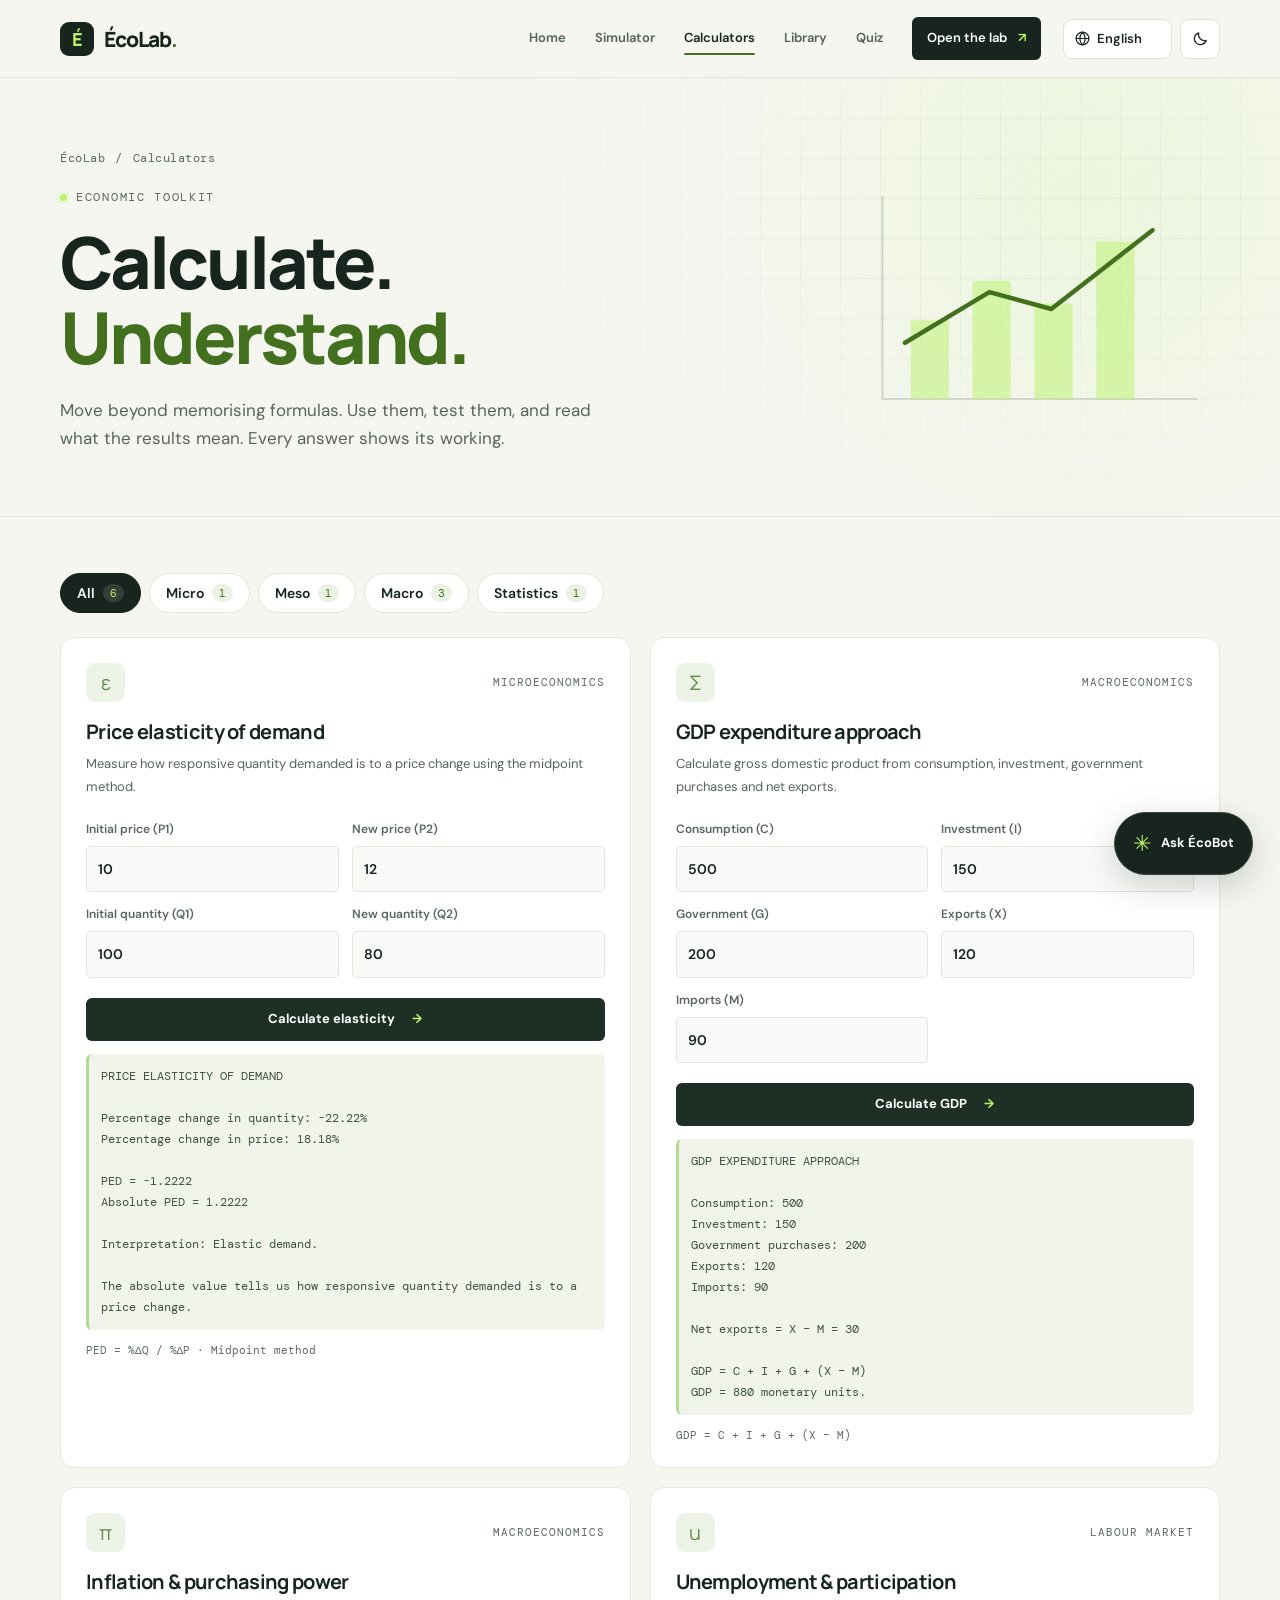
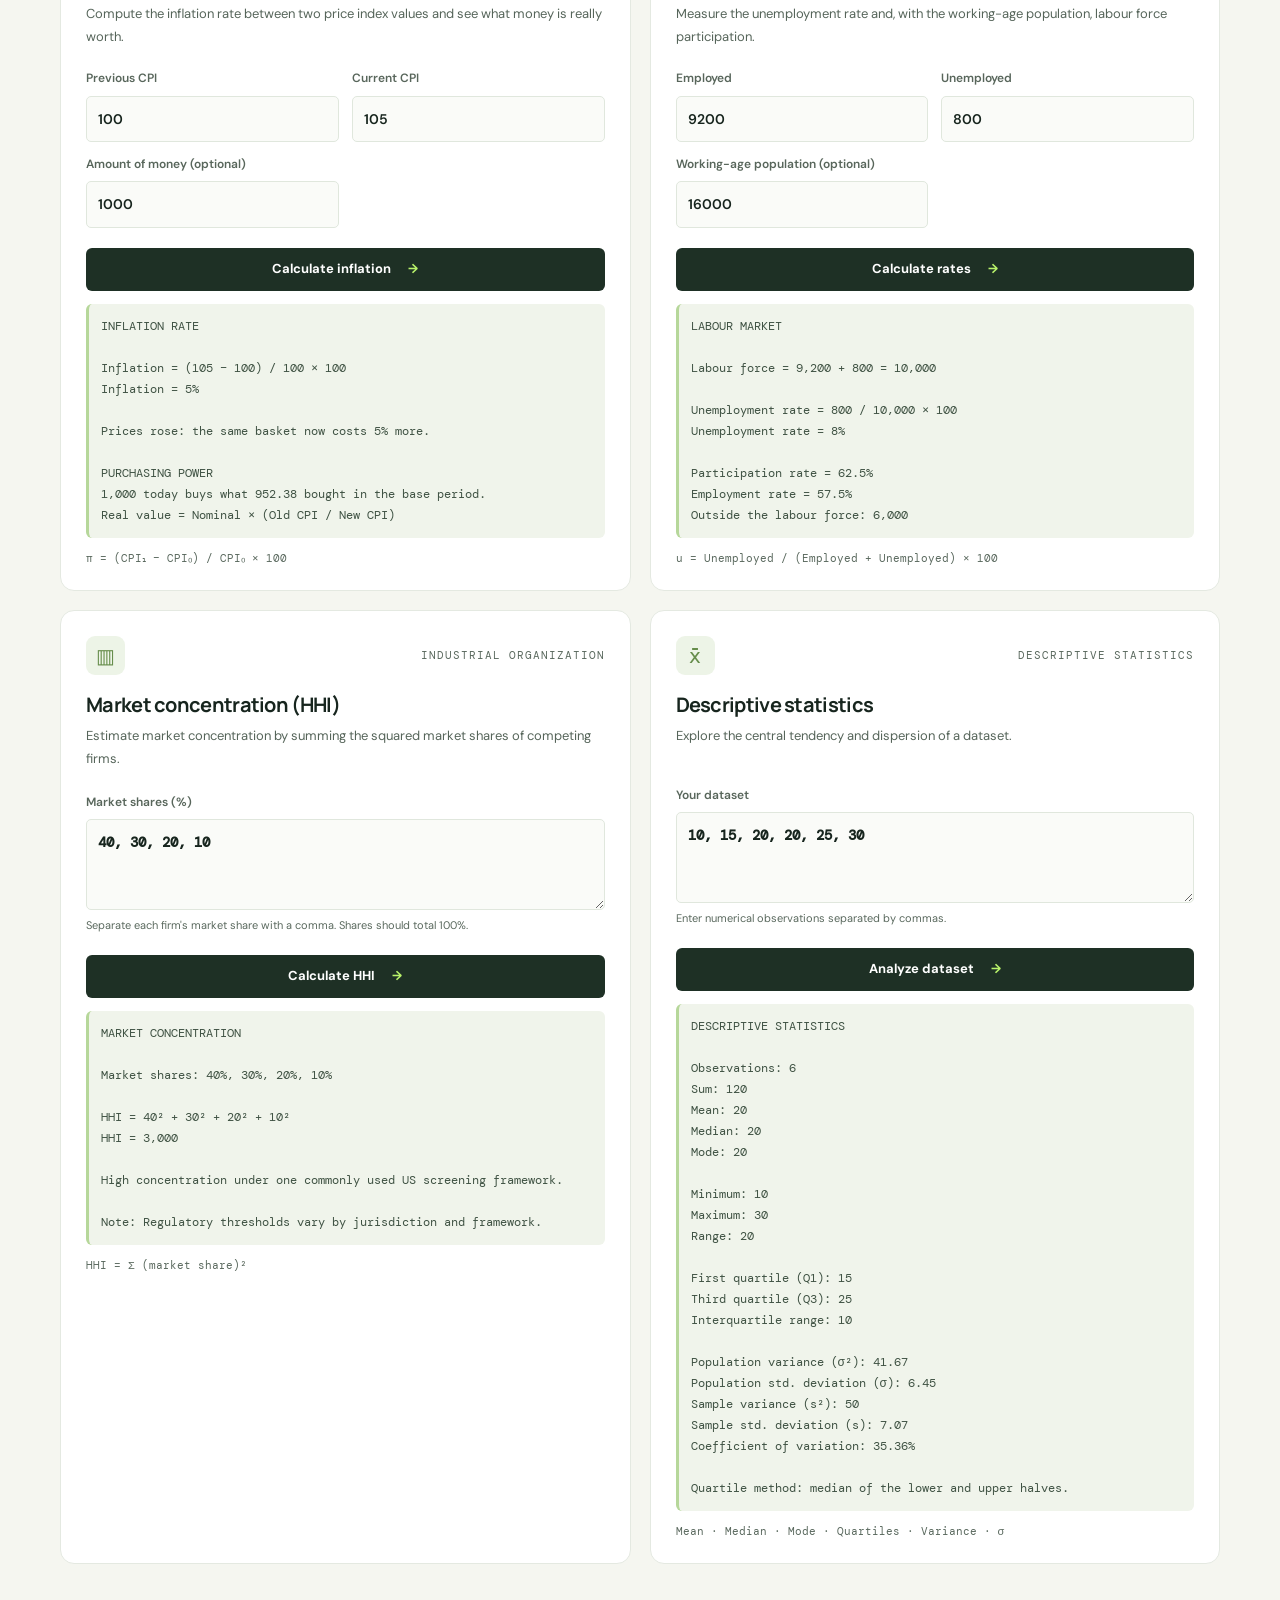
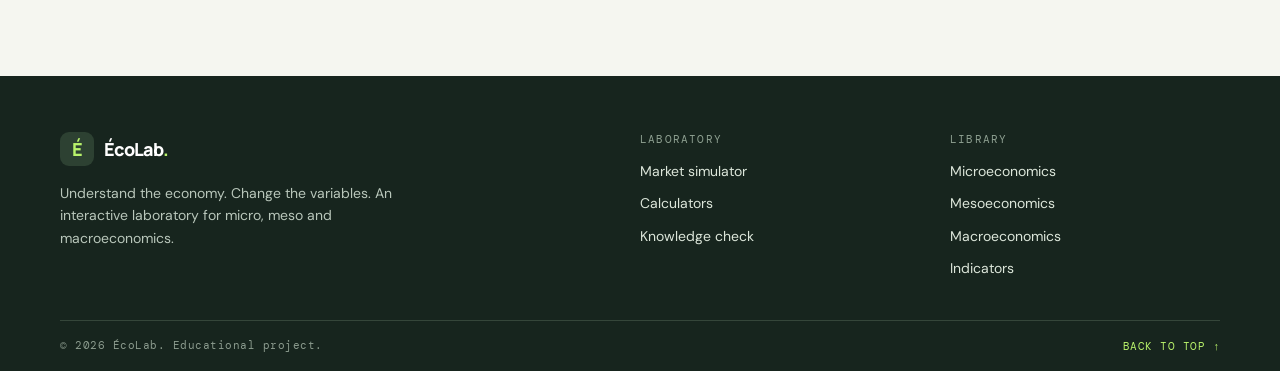
==== commit 7420e0c0: "Add French, Arabic, Spanish and Portuguese, and a night mode Languages - Language picker in the head" ====
--- a/calculators.html
+++ b/calculators.html
@@ -6,6 +6,30 @@
   <meta name="viewport" content="width=device-width, initial-scale=1.0">
   <meta name="description" content="Calculate price elasticity, GDP, inflation, unemployment, market concentration (HHI) and descriptive statistics, with the working shown.">
   <meta name="theme-color" content="#101b16">
+  <script>
+    /* Runs before first paint: pick language + theme so nothing flashes.
+       Language: saved choice, else the browser language, else English.
+       Theme: saved choice, else the system setting. */
+    (function () {
+      var LANGS = ["en", "fr", "ar", "es", "pt"], d = document.documentElement, lang, theme;
+      try { lang = localStorage.getItem("ecolab-lang"); theme = localStorage.getItem("ecolab-theme"); } catch (e) {}
+      if (LANGS.indexOf(lang) < 0) {
+        lang = (navigator.language || "en").slice(0, 2).toLowerCase();
+        if (LANGS.indexOf(lang) < 0) lang = "en";
+      }
+      if (theme !== "light" && theme !== "dark") {
+        theme = window.matchMedia && matchMedia("(prefers-color-scheme: dark)").matches ? "dark" : "light";
+      }
+      d.lang = lang;
+      d.dir = lang === "ar" ? "rtl" : "ltr";
+      d.setAttribute("data-theme", theme);
+      if (lang === "ar") {
+        document.write('<link rel="stylesheet" href="https://fonts.googleapis.com/css2?family=IBM+Plex+Sans+Arabic:wght@400;500;600;700&display=swap">');
+      }
+      // Translations load synchronously so the page never shows English first.
+      if (lang !== "en") document.write('<script src="lang/' + lang + '.js"><\/script>');
+    })();
+  </script>
   <title>Economic Calculators — ÉcoLab</title>
 
   <link rel="icon" href="data:image/svg+xml,%3Csvg xmlns='http://www.w3.org/2000/svg' viewBox='0 0 64 64'%3E%3Crect width='64' height='64' rx='14' fill='%23101b16'/%3E%3Ctext x='32' y='45' font-family='Arial,sans-serif' font-size='38' font-weight='700' text-anchor='middle' fill='%23b9f36b'%3E%C3%89%3C/text%3E%3C/svg%3E">
@@ -41,6 +65,23 @@
       <a href="quiz.html">Quiz</a>
       <a href="simulator.html" class="nav-cta">Open the lab <span>↗</span></a>
     </nav>
+
+    <div class="header-tools">
+      <label class="lang-picker">
+        <svg viewBox="0 0 24 24" aria-hidden="true"><circle cx="12" cy="12" r="9"/><path d="M3 12h18M12 3c2.5 2.6 3.8 5.6 3.8 9s-1.3 6.4-3.8 9M12 3c-2.5 2.6-3.8 5.6-3.8 9s1.3 6.4 3.8 9"/></svg>
+        <select id="langSelect" aria-label="Language">
+          <option value="en" lang="en">English</option>
+          <option value="fr" lang="fr">Français</option>
+          <option value="ar" lang="ar" dir="rtl">العربية</option>
+          <option value="es" lang="es">Español</option>
+          <option value="pt" lang="pt">Português</option>
+        </select>
+      </label>
+      <button type="button" class="theme-toggle" id="themeToggle" aria-label="Switch to night mode">
+        <svg class="icon-moon" viewBox="0 0 24 24" aria-hidden="true"><path d="M20 14.5A8.5 8.5 0 0 1 9.5 4a8.5 8.5 0 1 0 10.5 10.5Z"/></svg>
+        <svg class="icon-sun" viewBox="0 0 24 24" aria-hidden="true"><circle cx="12" cy="12" r="4"/><path d="M12 2v2M12 20v2M4.9 4.9l1.4 1.4M17.7 17.7l1.4 1.4M2 12h2M20 12h2M4.9 19.1l1.4-1.4M17.7 6.3l1.4-1.4"/></svg>
+      </button>
+    </div>
   </header>
 
   <main id="main">
--- a/style.css
+++ b/style.css
@@ -3248,3 +3248,956 @@
 .page-hero::before {
   mask-image: radial-gradient(ellipse 70% 90% at 78% 35%, #000 20%, transparent 75%);
 }
+
+/* === DARK THEME (generated by gen_dark.py; edit the light theme and re-run) === */
+
+:root[data-theme="dark"] body {
+  background: #0d1510;
+  color: #d3e4db;
+}
+:root[data-theme="dark"] .eyebrow {
+  color: #9ba99f;
+}
+:root[data-theme="dark"] h2 span,
+:root[data-theme="dark"] h1 span {
+  color: #b4d898;
+}
+:root[data-theme="dark"] .section-intro {
+  color: #9eada2;
+}
+:root[data-theme="dark"] .site-header {
+  background: #0d1510ee;
+  border-bottom: 1px solid #34453a;
+}
+:root[data-theme="dark"] .brand-dot {
+  color: #b4d898;
+}
+:root[data-theme="dark"] .main-nav > a {
+  color: #a2afa6;
+}
+:root[data-theme="dark"] .main-nav > a:hover {
+  color: #8cb06b;
+}
+:root[data-theme="dark"] .hero h1 span {
+  color: #b4d898;
+}
+:root[data-theme="dark"] .hero-description {
+  color: #9eada2;
+}
+:root[data-theme="dark"] .button-secondary {
+  border-color: #36483c;
+  color: #b0c0b4;
+}
+:root[data-theme="dark"] .button-secondary:hover {
+  background: #1f2b23;
+}
+:root[data-theme="dark"] .hero-note {
+  color: #9ba99f;
+}
+:root[data-theme="dark"] .chart-label {
+  color: #768c7a;
+}
+:root[data-theme="dark"] .metric-label {
+  color: #768c7a;
+}
+:root[data-theme="dark"] .intro-strip {
+  background: #212e25;
+  border-block: 1px solid #36473c;
+}
+:root[data-theme="dark"] .intro-inner > p {
+  color: #9ba99f;
+}
+:root[data-theme="dark"] .intro-levels span {
+  color: #9bb298;
+}
+:root[data-theme="dark"] .lab-card {
+  background: #18211b;
+  border: 1px solid #344439;
+}
+:root[data-theme="dark"] .lab-number {
+  color: #b4d898;
+}
+:root[data-theme="dark"] .lab-tag {
+  color: #9ba99f;
+}
+:root[data-theme="dark"] .art-micro {
+  background: #262921;
+}
+:root[data-theme="dark"] .art-node {
+  background: #18211b;
+  border: 1px solid #3d5043;
+  color: #a1c193;
+}
+:root[data-theme="dark"] .art-meso {
+  background: #1e2922;
+}
+:root[data-theme="dark"] .network-line {
+  background: #3b5142;
+}
+:root[data-theme="dark"] .network-node {
+  border: 1px solid #425749;
+  background: #18211b;
+  color: #7a93ae;
+}
+:root[data-theme="dark"] .art-macro {
+  background: #202c24;
+}
+:root[data-theme="dark"] .macro-bars span {
+  background: #4f5a44;
+}
+:root[data-theme="dark"] .lab-card > p {
+  color: #9eada2;
+}
+:root[data-theme="dark"] .topic-tags span {
+  background: #1e2a22;
+  color: #b4d898;
+}
+:root[data-theme="dark"] .text-link {
+  border-top: 1px solid #324238;
+  color: #a7c1a0;
+}
+:root[data-theme="dark"] .calculator-card {
+  background: #18211b;
+  border: 1px solid #344539;
+}
+:root[data-theme="dark"] .calc-icon {
+  background: #252b21;
+  color: #93b87a;
+}
+:root[data-theme="dark"] .calc-category {
+  color: #9ba99f;
+}
+:root[data-theme="dark"] .calculator-card > p {
+  color: #9eada2;
+}
+:root[data-theme="dark"] .calc-inputs label,
+:root[data-theme="dark"] .full-input {
+  color: #9daba0;
+}
+:root[data-theme="dark"] .calc-inputs input,
+:root[data-theme="dark"] .full-input textarea {
+  border: 1px solid #35463b;
+  background: #1a241d;
+  color: #d3e4db;
+}
+:root[data-theme="dark"] .input-hint {
+  color: #9ba99f;
+}
+:root[data-theme="dark"] .calc-result {
+  background: #1f2a23;
+  color: #98ab91;
+}
+:root[data-theme="dark"] .calc-result strong {
+  color: #b3ceb3;
+}
+:root[data-theme="dark"] .calc-result.error {
+  background: #291d1a;
+  color: #c77b6c;
+}
+:root[data-theme="dark"] .formula-note {
+  color: #9ba99f;
+}
+:root[data-theme="dark"] .observatory-section {
+  background: #212e25;
+  border-block: 1px solid #36483c;
+}
+:root[data-theme="dark"] .observatory-header > div > p {
+  color: #9eada2;
+}
+:root[data-theme="dark"] .observatory-mark {
+  border: 1px solid #3e5345;
+  color: #b4d898;
+}
+:root[data-theme="dark"] .indicator-card {
+  background: #1f231c;
+  border: 1px solid #35473b;
+}
+:root[data-theme="dark"] .indicator-number {
+  color: #b4d898;
+}
+:root[data-theme="dark"] .indicator-symbol {
+  color: #b4d898;
+}
+:root[data-theme="dark"] .indicator-card p {
+  color: #9eada2;
+}
+:root[data-theme="dark"] .indicator-question {
+  border-top: 1px solid #35463a;
+  color: #96ad8b;
+}
+:root[data-theme="dark"] .observatory-disclaimer {
+  background: #22261e;
+}
+:root[data-theme="dark"] .observatory-disclaimer span {
+  color: #b4d898;
+}
+:root[data-theme="dark"] .observatory-disclaimer p {
+  color: #9eada2;
+}
+:root[data-theme="dark"] .topic-group-heading {
+  border-bottom: 1px solid #36483c;
+}
+:root[data-theme="dark"] .topic-group-heading > span {
+  color: #b4d898;
+}
+:root[data-theme="dark"] .topic-item {
+  border-bottom: 1px solid #344539;
+  color: #99a79b;
+}
+:root[data-theme="dark"] .topic-item span:last-child {
+  color: #b4d898;
+}
+:root[data-theme="dark"] .topic-item:hover {
+  color: #9bc18d;
+}
+:root[data-theme="dark"] .about-right > p {
+  color: #9eada2;
+}
+:root[data-theme="dark"] .about-principles span {
+  background: #272c23;
+  color: #b4d898;
+}
+:root[data-theme="dark"] .ecobot-window {
+  background: #1b251e;
+  border: 1px solid #36483c;
+}
+:root[data-theme="dark"] .ecobot-avatar {
+  color: #d3e4db;
+}
+:root[data-theme="dark"] .ecobot-context {
+  background: #202c24;
+  border-bottom: 1px solid #35463b;
+}
+:root[data-theme="dark"] .ecobot-context > span {
+  color: #828f84;
+}
+:root[data-theme="dark"] .ecobot-context select {
+  border: 1px solid #394b3f;
+  background: #18211b;
+  color: #c6d6cd;
+}
+:root[data-theme="dark"] .bot-message {
+  background: #18211b;
+  border: 1px solid #344539;
+  color: #bbcac0;
+}
+:root[data-theme="dark"] .message-label {
+  color: #b4d898;
+}
+:root[data-theme="dark"] .suggestion-chip {
+  border: 1px solid #36483c;
+  background: #18211b;
+  color: #a1b39d;
+}
+:root[data-theme="dark"] .suggestion-chip:hover {
+  background: #272e21;
+}
+:root[data-theme="dark"] .ecobot-form {
+  background: #18211b;
+  border-top: 1px solid #344539;
+}
+:root[data-theme="dark"] .ecobot-form input {
+  border: 1px solid #35463b;
+}
+:root[data-theme="dark"] .ecobot-footer {
+  background: #18211b;
+}
+:root[data-theme="dark"] .ecobot-typing {
+  color: #798a79;
+}
+:root[data-theme="dark"] .quiz-filter {
+  color: #d3e4db;
+  background: #18211b;
+  border: 1px solid #35463b;
+}
+:root[data-theme="dark"] .quiz-filter:hover {
+  border-color: #445a4b;
+}
+:root[data-theme="dark"] .quiz-card {
+  background: #18211b;
+  border: 1px solid #344539;
+}
+:root[data-theme="dark"] .quiz-meta {
+  color: #9eada2;
+}
+:root[data-theme="dark"] .quiz-level {
+  color: #b4d898;
+}
+:root[data-theme="dark"] .quiz-progress {
+  background: #272c22;
+}
+:root[data-theme="dark"] .quiz-option {
+  color: #d3e4db;
+  background: #1a241d;
+  border: 1px solid #35463b;
+}
+:root[data-theme="dark"] .quiz-option:hover:not(:disabled) {
+  background: #272c22;
+}
+:root[data-theme="dark"] .quiz-option-letter {
+  background: #272c22;
+  color: #a9c797;
+}
+:root[data-theme="dark"] .quiz-option.correct {
+  background: #252d1e;
+}
+:root[data-theme="dark"] .quiz-option.incorrect {
+  background: #291d1a;
+}
+:root[data-theme="dark"] .quiz-feedback {
+  background: #1f2a23;
+  color: #a3b4a7;
+}
+:root[data-theme="dark"] .quiz-feedback .is-correct {
+  color: #a3d084;
+}
+:root[data-theme="dark"] .quiz-feedback .is-incorrect {
+  color: #c47262;
+}
+:root[data-theme="dark"] .quiz-result-header {
+  border-bottom: 1px solid #35463b;
+}
+:root[data-theme="dark"] .quiz-verdict {
+  color: #a3b4a7;
+}
+:root[data-theme="dark"] .quiz-best {
+  color: #b4d898;
+}
+:root[data-theme="dark"] .quiz-review-title {
+  color: #9eada2;
+}
+:root[data-theme="dark"] .quiz-review-item {
+  background: #1a241d;
+  border: 1px solid #35463b;
+}
+:root[data-theme="dark"] .quiz-review-item p {
+  color: #97a79b;
+}
+:root[data-theme="dark"] ::selection {
+  color: #d3e4db;
+}
+:root[data-theme="dark"] .site-header.scrolled {
+  background: #0d1510f5;
+}
+:root[data-theme="dark"] .main-nav > a:not(.nav-cta):hover {
+  color: #d3e4db;
+}
+:root[data-theme="dark"] .main-nav > a.active {
+  color: #d3e4db;
+}
+:root[data-theme="dark"] .calculator-card:hover,
+:root[data-theme="dark"] .indicator-card:hover {
+  border-color: #3b4f42;
+}
+:root[data-theme="dark"] .lab-card:hover {
+  border-color: #3b4f42;
+}
+:root[data-theme="dark"] .calc-result {
+  color: #aec1b2;
+  border-left: 3px solid #455b4d;
+}
+:root[data-theme="dark"] .topic-item:hover {
+  background: #272c22;
+  color: #d3e4db;
+}
+:root[data-theme="dark"] .page-hero {
+  border-bottom: 1px solid #35463b;
+  background: radial-gradient(520px circle at 85% 25%, #b9f36b26, transparent 70%),
+    #0d1510;
+}
+:root[data-theme="dark"] .page-hero::before {
+  background-image: linear-gradient(#ffffff08 1px, transparent 1px),
+    linear-gradient(90deg, #ffffff08 1px, transparent 1px);
+}
+:root[data-theme="dark"] .breadcrumb {
+  color: #9ba99f;
+}
+:root[data-theme="dark"] .breadcrumb a:hover {
+  color: #b4d898;
+}
+:root[data-theme="dark"] .page-title span {
+  color: #b4d898;
+}
+:root[data-theme="dark"] .page-intro {
+  color: #9eada2;
+}
+:root[data-theme="dark"] .motif-line {
+  stroke: #b4d898;
+}
+:root[data-theme="dark"] .motif-dot {
+  stroke: #d3e4db;
+}
+:root[data-theme="dark"] .ticker {
+  border-block: 1px solid #35473b;
+  background: #212e25;
+}
+:root[data-theme="dark"] .ticker-group span {
+  color: #aec1b2;
+}
+:root[data-theme="dark"] .ticker-group span::after {
+  color: #b4d898;
+}
+:root[data-theme="dark"] .stat-strip {
+  border: 1px solid #35463b;
+  background: #18211b;
+}
+:root[data-theme="dark"] .stat-strip > div + div {
+  border-left: 1px solid #35463b;
+}
+:root[data-theme="dark"] .stat-strip span {
+  color: #9ba99f;
+}
+:root[data-theme="dark"] .feature-card {
+  background: #18211b;
+  border: 1px solid #344539;
+}
+:root[data-theme="dark"] .feature-card:hover {
+  border-color: #3b4f42;
+}
+:root[data-theme="dark"] .feature-index {
+  color: #9ba99f;
+}
+:root[data-theme="dark"] .feature-card p {
+  color: #9eada2;
+}
+:root[data-theme="dark"] .feature-link {
+  color: #b4d898;
+}
+:root[data-theme="dark"] .fa-eq {
+  stroke: #d3e4db;
+}
+:root[data-theme="dark"] .art-calc {
+  background: #272c22;
+}
+:root[data-theme="dark"] .art-calc span {
+  background: #18211b;
+  color: #aec1b2;
+}
+:root[data-theme="dark"] .feature-card:hover .art-calc span {
+  background: #21271b;
+}
+:root[data-theme="dark"] .art-learn {
+  background: #1f2327;
+}
+:root[data-theme="dark"] .art-learn span:nth-child(1) {
+  background: #535b49;
+}
+:root[data-theme="dark"] .art-learn span:nth-child(2) {
+  background: #414952;
+}
+:root[data-theme="dark"] .art-quiz {
+  background: #2a2722;
+}
+:root[data-theme="dark"] .art-quiz span {
+  background: #18211b;
+  border: 1px solid #37493d;
+  color: #9ba99f;
+}
+:root[data-theme="dark"] .cta-band .button-primary {
+  color: #d3e4db;
+}
+:root[data-theme="dark"] .cta-band .button-primary span {
+  color: #d3e4db;
+}
+:root[data-theme="dark"] .guide-card {
+  background: #18211b;
+  border: 1px solid #344539;
+}
+:root[data-theme="dark"] .guide-card p {
+  color: #9eada2;
+}
+:root[data-theme="dark"] .try-list {
+  background: #272c22;
+}
+:root[data-theme="dark"] .try-list > span {
+  color: #b4d898;
+}
+:root[data-theme="dark"] .filter-chip {
+  border: 1px solid #35463b;
+  background: #18211b;
+  color: #d3e4db;
+}
+:root[data-theme="dark"] .filter-chip span {
+  background: #272c22;
+  color: #b4d898;
+}
+:root[data-theme="dark"] .filter-chip:hover {
+  border-color: #445a4b;
+}
+:root[data-theme="dark"] .hero-label {
+  stroke: #d3e4db;
+}
+
+@media (max-width: 680px) {
+  :root[data-theme="dark"] .main-nav {
+    background: #0d1510;
+    border-bottom: 1px solid #36483c;
+  }
+  :root[data-theme="dark"] .main-nav > a {
+    border-bottom: 1px solid #334439;
+  }
+}
+
+@media (max-width: 900px) {
+  :root[data-theme="dark"] .main-nav > a.active {
+    color: #b4d898;
+  }
+  :root[data-theme="dark"] .stat-strip > div:nth-child(n+3) {
+    border-top: 1px solid #35463b;
+  }
+}
+
+/* === END DARK THEME === */
+/* ==========================================
+   HEADER TOOLS — language + theme
+   (hand-written; lives after the generated dark block,
+    so it carries its own dark-theme rules)
+========================================== */
+
+.site-header {
+  justify-content: flex-start;
+  gap: 22px;
+}
+
+.brand {
+  margin-inline-end: auto;
+}
+
+.header-tools {
+  display: flex;
+  align-items: center;
+  gap: 8px;
+}
+
+.lang-picker,
+.theme-toggle {
+  height: 40px;
+  border: 1px solid #dce4d8;
+  border-radius: 9px;
+  background: var(--surface);
+  color: var(--ink);
+  transition: border-color .2s, background .2s;
+}
+
+.lang-picker:hover,
+.theme-toggle:hover {
+  border-color: #b8c6b1;
+}
+
+.lang-picker {
+  display: flex;
+  align-items: center;
+  gap: 6px;
+  padding-inline: 10px 8px;
+  cursor: pointer;
+}
+
+.lang-picker:focus-within {
+  outline: 2px solid var(--green-ink);
+  outline-offset: 2px;
+}
+
+.lang-picker svg,
+.theme-toggle svg {
+  width: 17px;
+  height: 17px;
+  fill: none;
+  stroke: currentColor;
+  stroke-width: 1.7;
+  stroke-linecap: round;
+  stroke-linejoin: round;
+  flex-shrink: 0;
+}
+
+.lang-picker select {
+  appearance: none;
+  border: 0;
+  background: transparent;
+  color: inherit;
+  font: 600 13px var(--sans);
+  cursor: pointer;
+  padding: 0;
+}
+
+.lang-picker select:focus {
+  outline: none;
+}
+
+.lang-picker select option {
+  color: #17251e;
+  background: white;
+}
+
+.theme-toggle {
+  width: 40px;
+  display: grid;
+  place-items: center;
+  cursor: pointer;
+}
+
+.theme-toggle svg {
+  grid-area: 1 / 1;
+  transition: transform .45s cubic-bezier(.3, 1.4, .5, 1), opacity .3s;
+}
+
+.theme-toggle .icon-sun {
+  opacity: 0;
+  transform: rotate(-90deg) scale(.5);
+}
+
+:root[data-theme="dark"] .theme-toggle .icon-moon {
+  opacity: 0;
+  transform: rotate(90deg) scale(.5);
+}
+
+:root[data-theme="dark"] .theme-toggle .icon-sun {
+  opacity: 1;
+  transform: none;
+}
+
+/* Theme switch: a circle of the new theme grows from the button
+   (View Transitions; browsers without it just switch instantly). */
+::view-transition-old(theme),
+::view-transition-new(theme) {
+  animation: none;
+  mix-blend-mode: normal;
+}
+
+:root.theme-transition::view-transition-old(root) {
+  animation: none;
+}
+
+:root.theme-transition::view-transition-new(root) {
+  animation: theme-reveal .6s cubic-bezier(.4, 0, .2, 1);
+  clip-path: circle(0 at var(--reveal-x, 90%) var(--reveal-y, 5%));
+}
+
+@keyframes theme-reveal {
+  to { clip-path: circle(var(--reveal-r, 150vmax) at var(--reveal-x, 90%) var(--reveal-y, 5%)); }
+}
+
+@media (max-width: 900px) {
+  .site-header {
+    gap: 10px;
+  }
+
+  .header-tools {
+    order: 2;
+  }
+
+  .menu-toggle {
+    order: 3;
+  }
+}
+
+@media (max-width: 400px) {
+  .lang-picker svg {
+    display: none;
+  }
+
+  .lang-picker {
+    padding-inline: 9px;
+  }
+}
+
+/* ==========================================
+   DARK THEME — hand-tuned fixes
+   (what the generator cannot infer)
+========================================== */
+
+:root[data-theme="dark"] {
+  color-scheme: dark;
+}
+
+:root[data-theme="dark"] .lang-picker,
+:root[data-theme="dark"] .theme-toggle {
+  border-color: #2c3d32;
+  background: #16221b;
+  color: #d3e4db;
+}
+
+:root[data-theme="dark"] .lang-picker:hover,
+:root[data-theme="dark"] .theme-toggle:hover {
+  border-color: #46604d;
+}
+
+:root[data-theme="dark"] .lang-picker:focus-within {
+  outline-color: var(--green);
+}
+
+/* Solid "ink" buttons would vanish on a dark page: make them lime */
+:root[data-theme="dark"] .button-primary,
+:root[data-theme="dark"] .button-dark,
+:root[data-theme="dark"] .main-nav .nav-cta,
+:root[data-theme="dark"] .filter-chip.active,
+:root[data-theme="dark"] .quiz-filter.active,
+:root[data-theme="dark"] .skip-link {
+  background: var(--green);
+  border-color: var(--green);
+  color: #10180f;
+}
+
+:root[data-theme="dark"] .button-primary span,
+:root[data-theme="dark"] .button-dark span,
+:root[data-theme="dark"] .main-nav .nav-cta span,
+:root[data-theme="dark"] .cta-band .button-primary span {
+  color: #10180f;
+}
+
+:root[data-theme="dark"] .button-primary:hover,
+:root[data-theme="dark"] .button-dark:hover,
+:root[data-theme="dark"] .main-nav .nav-cta:hover {
+  background: #cdf98f;
+  color: #10180f;
+}
+
+:root[data-theme="dark"] .filter-chip.active span {
+  background: #10180f22;
+  color: #10180f;
+}
+
+:root[data-theme="dark"] .cta-band .button-primary {
+  color: #10180f;
+}
+
+/* Form fields follow the theme */
+:root[data-theme="dark"] input,
+:root[data-theme="dark"] textarea,
+:root[data-theme="dark"] select {
+  color: #e2ece0;
+}
+
+:root[data-theme="dark"] .menu-toggle span {
+  background: #e2ece0;
+}
+
+/* Accents that should glow lime on dark */
+:root[data-theme="dark"] {
+  --green-ink: #b9f36b;
+}
+
+:root[data-theme="dark"] .main-nav > a:not(.nav-cta)::after {
+  background: var(--green);
+}
+
+:root[data-theme="dark"] :focus-visible {
+  outline-color: var(--green);
+}
+
+:root[data-theme="dark"] .motif-dot {
+  stroke: #0d1510;
+}
+
+:root[data-theme="dark"] .quiz-option.correct .quiz-option-letter,
+:root[data-theme="dark"] .feature-card:hover .art-quiz .is-right {
+  color: #10180f;
+  background: #8cd14f;
+  border-color: #8cd14f;
+}
+
+/* The dark feature card and footer sit slightly above the page */
+:root[data-theme="dark"] .feature-dark {
+  background: #1b2b21;
+  border-color: #2c3d32;
+}
+
+:root[data-theme="dark"] .site-footer,
+:root[data-theme="dark"] .cta-band {
+  background-color: #0a110d;
+}
+
+:root[data-theme="dark"] .cta-band {
+  border-bottom-color: #1f2c24;
+}
+
+:root[data-theme="dark"] .page-simulator .page-hero,
+:root[data-theme="dark"] .simulator-section,
+:root[data-theme="dark"] .cross-level-section {
+  background-color: #111c16;
+}
+
+:root[data-theme="dark"] .page-simulator .page-hero {
+  background:
+    radial-gradient(520px circle at 85% 25%, #b9f36b1a, transparent 70%),
+    #111c16;
+}
+
+:root[data-theme="dark"] .site-header {
+  border-bottom-color: #1f2c24;
+}
+
+:root[data-theme="dark"] .site-header.scrolled {
+  box-shadow: 0 6px 24px #00000055;
+}
+
+/* Outlines that sit on always-dark panels keep their dark colour */
+:root[data-theme="dark"] .hero-label {
+  stroke: #17251e;
+}
+
+:root[data-theme="dark"] .fa-eq {
+  stroke: #1b2b21;
+}
+
+/* ==========================================
+   ARABIC + RIGHT-TO-LEFT
+   Layout mirrors automatically through flex/grid; these rules fix
+   the places that use physical left/right, keep charts left-to-right,
+   and adapt typography for Arabic script.
+========================================== */
+
+:root[lang="ar"] {
+  --sans: "IBM Plex Sans Arabic", "DM Sans", sans-serif;
+  --display: "IBM Plex Sans Arabic", "Manrope", sans-serif;
+  --mono: "IBM Plex Sans Arabic", "DM Mono", monospace;
+}
+
+/* Arabic letters join: never letter-space them, and give marks room */
+:root[lang="ar"] body,
+:root[lang="ar"] body * {
+  letter-spacing: 0 !important;
+}
+
+:root[lang="ar"] h1,
+:root[lang="ar"] h2,
+:root[lang="ar"] h3,
+:root[lang="ar"] .page-title {
+  line-height: 1.3;
+}
+
+/* Charts read left-to-right in every language (axes, curves, labels) */
+[dir="rtl"] .visual-chart,
+[dir="rtl"] .market-chart-wrap,
+[dir="rtl"] svg {
+  direction: ltr;
+}
+
+/* Mixed text and formulas: let each line pick its own direction */
+[dir="rtl"] .calc-result,
+[dir="rtl"] .bot-message p,
+[dir="rtl"] .quiz-feedback p,
+[dir="rtl"] .quiz-review-item p,
+[dir="rtl"] .formula-note {
+  unicode-bidi: plaintext;
+  text-align: start;
+}
+
+[dir="rtl"] .calc-result {
+  text-align: right;
+}
+
+/* Directional arrows point the other way */
+[dir="rtl"] .button > span,
+[dir="rtl"] .nav-cta span,
+[dir="rtl"] .text-link span,
+[dir="rtl"] .feature-link span,
+[dir="rtl"] .quiz-next span,
+[dir="rtl"] .topic-item span:last-child {
+  display: inline-block;
+  transform: scaleX(-1);
+}
+
+[dir="rtl"] .feature-card:hover .feature-link span {
+  transform: scaleX(-1) translateX(5px);
+}
+
+/* Physical spacing and borders → mirrored */
+[dir="rtl"] .nav-cta span {
+  margin-left: 0;
+  margin-right: 8px;
+}
+
+[dir="rtl"] .observatory-disclaimer {
+  border-left: 0;
+  border-right: 2px solid #91b56d;
+}
+
+[dir="rtl"] .topic-item,
+[dir="rtl"] .quiz-filter,
+[dir="rtl"] .quiz-option {
+  text-align: right;
+}
+
+[dir="rtl"] .topic-item:hover {
+  padding-left: 3px;
+  padding-right: 12px;
+}
+
+[dir="rtl"] .calc-result {
+  border-left: 0;
+  border-right: 3px solid #b6d79a;
+}
+
+[dir="rtl"] .calc-result.error {
+  border-right-color: #d98a7a;
+}
+
+:root[data-theme="dark"][dir="rtl"] .calc-result {
+  border-right-color: #3d5a34;
+}
+
+[dir="rtl"] .stat-strip > div + div {
+  border-left: 0;
+  border-right: 1px solid var(--line);
+}
+
+:root[data-theme="dark"][dir="rtl"] .stat-strip > div + div {
+  border-right-color: #2c3d32;
+}
+
+[dir="rtl"] .try-list ol {
+  padding-left: 0;
+  padding-right: 20px;
+}
+
+[dir="rtl"] .ticker-group span {
+  padding-right: 0;
+  padding-left: 28px;
+}
+
+/* The ticker scrolls the other way so its duplicate fills the gap */
+[dir="rtl"] .ticker-track {
+  animation-name: ticker-rtl;
+}
+
+@keyframes ticker-rtl {
+  to { transform: translateX(50%); }
+}
+
+/* ÉcoBot sits bottom-left in right-to-left layouts */
+[dir="rtl"] .ecobot-launcher {
+  right: auto;
+  left: 27px;
+}
+
+[dir="rtl"] .ecobot-window {
+  right: auto;
+  left: 27px;
+}
+
+[dir="rtl"] .ecobot-identity i {
+  margin-right: 0;
+  margin-left: 5px;
+}
+
+@media (max-width: 900px) {
+  [dir="rtl"] .stat-strip > div:nth-child(3) {
+    border-right: 0;
+  }
+}
+
+@media (max-width: 680px) {
+  [dir="rtl"] .ecobot-launcher {
+    left: 15px;
+  }
+
+  [dir="rtl"] .ecobot-window {
+    left: 10px;
+  }
+}
+
+/* Hero chart captions sit on the always-dark panel: keep them light enough */
+:root[data-theme="dark"] .chart-label,
+:root[data-theme="dark"] .metric-label {
+  color: #9fb1a3;
+}
